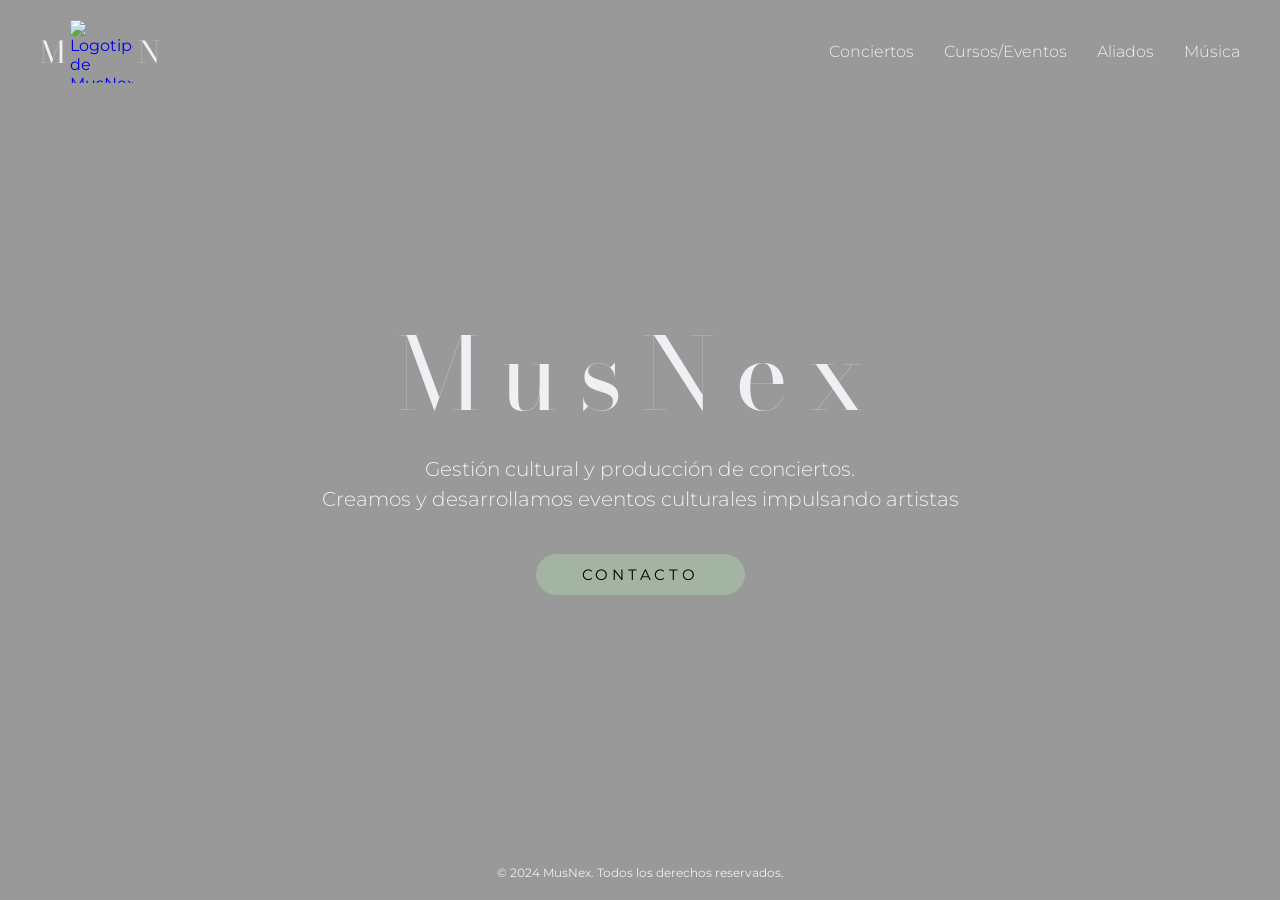
==== index.html @ 33c5438c "Revise SEO metadata and internal links in index.html Updated meta tags and links for better SEO and " ====
<!DOCTYPE html>
<html lang="es">
<head>
    <meta charset="UTF-8">
    <meta name="viewport" content="width=device-width, initial-scale=1.0">
    
    <title>MusNex | Gestión Cultural y Producción de Conciertos</title>
    <meta name="description" content="MusNex: Expertos en gestión cultural y producción de conciertos en Argentina. Creamos experiencias únicas e impulsamos artistas y eventos musicales.">
    <meta name="keywords" content="Gestión cultural, eventos, conciertos, producción musical, MusNex, cultura, artistas, Argentina">
    <meta name="author" content="MusNex">
    <meta name="robots" content="index, follow">

    <link rel="canonical" href="https://www.musnex.com.ar/">

    <meta property="og:type" content="website">
    <meta property="og:title" content="MusNex | Gestión Cultural y Conciertos">
    <meta property="og:description" content="Impulsamos la cultura a través de la producción de conciertos y eventos de alto nivel.">
    <meta property="og:image" content="https://static.wixstatic.com/media/11062b_6bba1e4c5757444285292bb7a26c0a75f000.jpg">
    <meta property="og:url" content="https://www.musnex.com.ar/">

    <link rel="preconnect" href="https://fonts.googleapis.com">
    <link rel="preconnect" href="https://fonts.gstatic.com" crossorigin>
    <link href="https://fonts.googleapis.com/css2?family=Bodoni+Moda:opsz,wght@6..96,400;500&family=Montserrat:wght@300;400&display=swap" rel="stylesheet">
    
    <script type="application/ld+json">
    {
      "@context": "https://schema.org",
      "@type": "Organization",
      "name": "MusNex",
      "url": "https://www.musnex.com.ar",
      "logo": "https://static.wixstatic.com/media/d1c839_1ce88ba9fea64d2883d389989b8f48e6~mv2.png",
      "description": "Gestión cultural y producción de conciertos.",
      "sameAs": [
        "https://www.instagram.com/tu_usuario_real", 
        "https://www.facebook.com/tu_pagina_real"
      ]
    }
    </script>

    <style>
        /* --- ESTILOS (Mantenemos los mismos, funcionan bien) --- */
        * { margin: 0; padding: 0; box-sizing: border-box; }
        body, html { height: 100%; width: 100%; overflow-x: hidden; }

        body {
            font-family: 'Montserrat', sans-serif;
            color: #fff;
            display: flex;
            flex-direction: column;
            background-image: url('https://static.wixstatic.com/media/11062b_6bba1e4c5757444285292bb7a26c0a75f000.jpg/v1/fill/w_1920,h_1080,al_c,q_85,usm_0.66_1.00_0.01,enc_avif,quality_auto/11062b_6bba1e4c5757444285292bb7a26c0a75f000.jpg');
            background-size: cover;
            background-position: center;
            background-repeat: no-repeat;
            background-attachment: fixed;
        }

        body::before {
            content: ''; position: absolute; top: 0; left: 0; width: 100%; height: 100%;
            background-color: rgba(0, 0, 0, 0.4); z-index: -1;
        }

        header {
            padding: 20px 40px; display: flex; justify-content: space-between; align-items: center;
            position: relative; z-index: 10;
        }

        .logo-container {
            display: flex; align-items: center; justify-content: center; text-decoration: none; gap: 5px;
        }

        .logo-text {
            font-family: 'Bodoni Moda', serif; font-size: 30px; color: #F0EFF4; line-height: 1;
        }

        .logo-img {
            width: 63px; height: 63px; object-fit: cover; display: block;
        }

        nav ul { display: flex; list-style: none; gap: 30px; }
        
        nav a {
            color: #F0EFF4; text-decoration: none; font-size: 16px;
            font-family: 'Montserrat', sans-serif; font-weight: 300; transition: color 0.3s;
        }

        nav a:hover { color: #A3B4A2; }

        main {
            flex: 1; display: flex; flex-direction: column; justify-content: center;
            align-items: center; text-align: center; padding: 0 20px; margin-top: -40px;
        }

        h1 {
            font-family: 'Bodoni Moda', serif; font-size: 100px; font-weight: 400;
            letter-spacing: 0.2em; color: #F0EFF4; margin-bottom: 20px; line-height: 1.2;
            text-transform: capitalize;
        }

        .subtitle {
            font-family: 'Montserrat', sans-serif; font-size: 20px; line-height: 1.5;
            color: #F0EFF4; max-width: 800px; margin-bottom: 40px; font-weight: 300;
        }

        .btn-web {
            background-color: #A3B4A2; color: #000000; text-decoration: none;
            padding: 10px 45px; border-radius: 50px; font-size: 15px; letter-spacing: 0.25em;
            font-family: 'Montserrat', sans-serif; transition: all 0.3s ease;
            border: 1px solid #A3B4A2;
        }

        .btn-web:hover {
            background-color: transparent; color: #ffffff; border: 1px solid #ffffff;
        }
        
        footer {
            font-size: 12px; color: #F0EFF4; padding: 20px; text-align: center; font-family: 'Montserrat', sans-serif;
        }

        @media (max-width: 768px) {
            nav { display: none; }
            header { justify-content: center; }
            h1 { font-size: 50px; letter-spacing: 0.1em; }
            .subtitle { font-size: 16px; padding: 0 10px; }
            .logo-img { width: 50px; height: 50px; }
            .logo-text { font-size: 24px; }
        }
    </style>
</head>
<body>

    <header>
        <a href="/" class="logo-container" title="Ir al inicio de MusNex">
            <span class="logo-text">M</span>
            <img 
                src="https://static.wixstatic.com/media/d1c839_1ce88ba9fea64d2883d389989b8f48e6~mv2.png/v1/fill/w_126,h_126,al_c,q_85,usm_0.66_1.00_0.01,enc_avif,quality_auto/d1c839_1ce88ba9fea64d2883d389989b8f48e6~mv2.png" 
                alt="Logotipo de MusNex - Gestión Cultural" 
                class="logo-img"
                width="63" height="63"
            >
            <span class="logo-text">N</span>
        </a>

        <nav>
            <ul>
                <li><a href="/conciertos.html" title="Ver próximos conciertos">Conciertos</a></li>
                <li><a href="/cursos-eventos.html" title="Cursos y Eventos culturales">Cursos/Eventos</a></li>
                <li><a href="/aliados.html" title="Nuestros aliados">Aliados</a></li>
                <li><a href="/musica.html" title="Música y Artistas">Música</a></li>
            </ul>
        </nav>
    </header>

    <main>
        <h1>MusNex</h1>
        
        <h2 class="subtitle">
            Gestión cultural y producción de conciertos.<br>
            Creamos y desarrollamos eventos culturales impulsando artistas
        </h2>

        <a href="/" class="btn-web" title="Contacto">CONTACTO</a>
    </main>

    <footer>
        <p>&copy; 2024 MusNex. Todos los derechos reservados.</p>
    </footer>

</body>
</html>
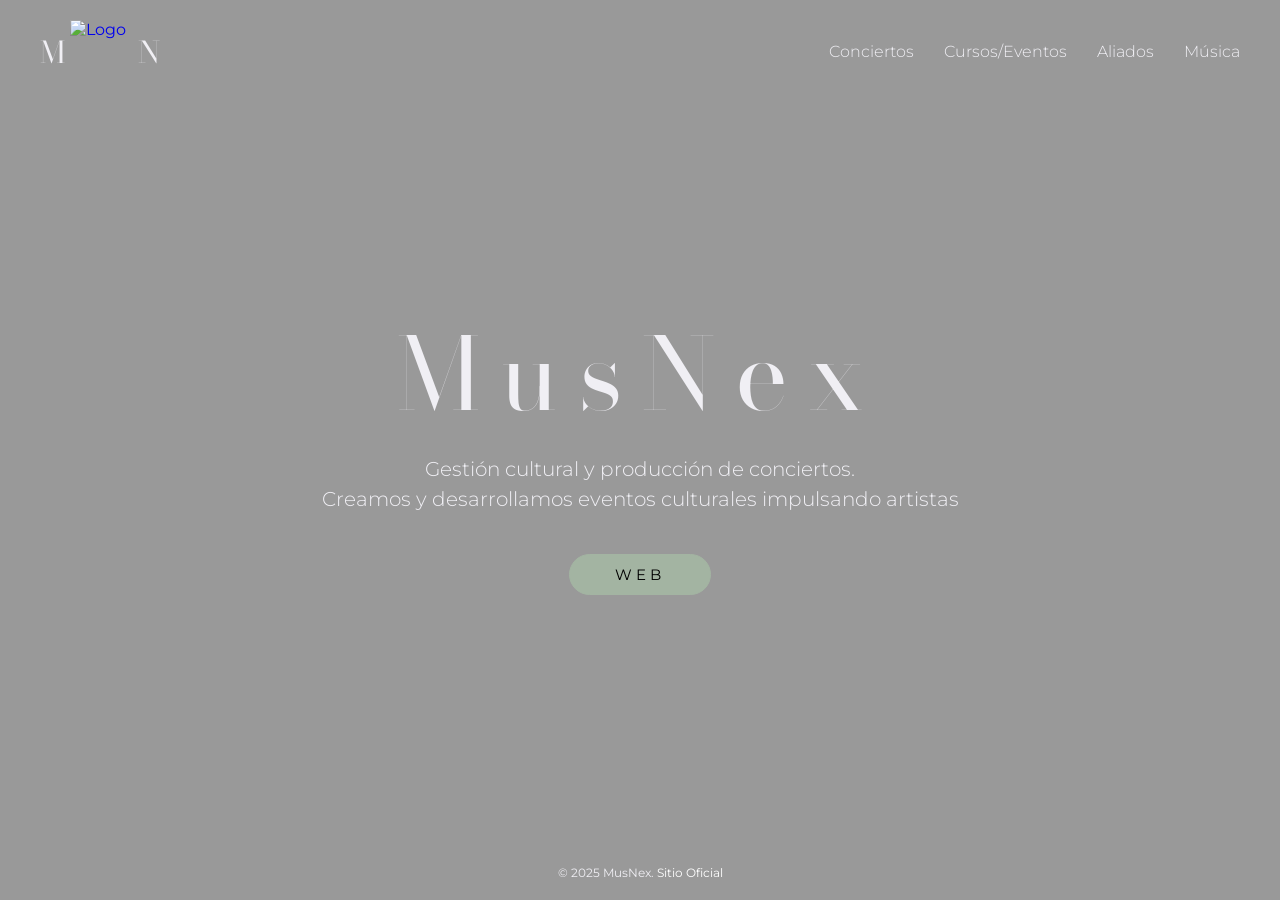
==== commit 78cced3b: "Revise SEO metadata and update links Updated meta description and keywords for better SEO. Changed l" ====
--- a/index.html
+++ b/index.html
@@ -5,16 +5,16 @@
     <meta name="viewport" content="width=device-width, initial-scale=1.0">
     
     <title>MusNex | Gestión Cultural y Producción de Conciertos</title>
-    <meta name="description" content="MusNex: Expertos en gestión cultural y producción de conciertos en Argentina. Creamos experiencias únicas e impulsamos artistas y eventos musicales.">
-    <meta name="keywords" content="Gestión cultural, eventos, conciertos, producción musical, MusNex, cultura, artistas, Argentina">
+    <meta name="description" content="MusNex: Gestión cultural y producción de conciertos en Argentina. Creamos experiencias únicas e impulsamos artistas. Entra y conoce nuestros eventos.">
+    <meta name="keywords" content="Gestión cultural, eventos, conciertos, producción musical, MusNex, cultura, artistas, Argentina, Buenos Aires">
     <meta name="author" content="MusNex">
     <meta name="robots" content="index, follow">
 
     <link rel="canonical" href="https://www.musnex.com.ar/">
 
     <meta property="og:type" content="website">
-    <meta property="og:title" content="MusNex | Gestión Cultural y Conciertos">
-    <meta property="og:description" content="Impulsamos la cultura a través de la producción de conciertos y eventos de alto nivel.">
+    <meta property="og:title" content="MusNex | Gestión Cultural">
+    <meta property="og:description" content="Gestión cultural y producción de conciertos. Entra para ver nuestros próximos eventos.">
     <meta property="og:image" content="https://static.wixstatic.com/media/11062b_6bba1e4c5757444285292bb7a26c0a75f000.jpg">
     <meta property="og:url" content="https://www.musnex.com.ar/">
 
@@ -29,16 +29,14 @@
       "name": "MusNex",
       "url": "https://www.musnex.com.ar",
       "logo": "https://static.wixstatic.com/media/d1c839_1ce88ba9fea64d2883d389989b8f48e6~mv2.png",
-      "description": "Gestión cultural y producción de conciertos.",
       "sameAs": [
-        "https://www.instagram.com/tu_usuario_real", 
-        "https://www.facebook.com/tu_pagina_real"
+        "https://malusold0.wixsite.com/musnex"
       ]
     }
     </script>
 
     <style>
-        /* --- ESTILOS (Mantenemos los mismos, funcionan bien) --- */
+        /* --- ESTILOS --- */
         * { margin: 0; padding: 0; box-sizing: border-box; }
         body, html { height: 100%; width: 100%; overflow-x: hidden; }
 
@@ -111,7 +109,7 @@
         .btn-web:hover {
             background-color: transparent; color: #ffffff; border: 1px solid #ffffff;
         }
-        
+
         footer {
             font-size: 12px; color: #F0EFF4; padding: 20px; text-align: center; font-family: 'Montserrat', sans-serif;
         }
@@ -129,11 +127,11 @@
 <body>
 
     <header>
-        <a href="/" class="logo-container" title="Ir al inicio de MusNex">
+        <a href="https://www.musnex.com.ar/" class="logo-container" title="Inicio MusNex">
             <span class="logo-text">M</span>
             <img 
                 src="https://static.wixstatic.com/media/d1c839_1ce88ba9fea64d2883d389989b8f48e6~mv2.png/v1/fill/w_126,h_126,al_c,q_85,usm_0.66_1.00_0.01,enc_avif,quality_auto/d1c839_1ce88ba9fea64d2883d389989b8f48e6~mv2.png" 
-                alt="Logotipo de MusNex - Gestión Cultural" 
+                alt="Logo" 
                 class="logo-img"
                 width="63" height="63"
             >
@@ -142,10 +140,10 @@
 
         <nav>
             <ul>
-                <li><a href="/conciertos.html" title="Ver próximos conciertos">Conciertos</a></li>
-                <li><a href="/cursos-eventos.html" title="Cursos y Eventos culturales">Cursos/Eventos</a></li>
-                <li><a href="/aliados.html" title="Nuestros aliados">Aliados</a></li>
-                <li><a href="/musica.html" title="Música y Artistas">Música</a></li>
+                <li><a href="https://malusold0.wixsite.com/musnex/conciertos" target="_blank" rel="noopener">Conciertos</a></li>
+                <li><a href="https://malusold0.wixsite.com/musnex/cursos-eventos" target="_blank" rel="noopener">Cursos/Eventos</a></li>
+                <li><a href="https://malusold0.wixsite.com/musnex/aliados-culturales" target="_blank" rel="noopener">Aliados</a></li>
+                <li><a href="https://malusold0.wixsite.com/musnex/música" target="_blank" rel="noopener">Música</a></li>
             </ul>
         </nav>
     </header>
@@ -158,11 +156,11 @@
             Creamos y desarrollamos eventos culturales impulsando artistas
         </h2>
 
-        <a href="/" class="btn-web" title="Contacto">CONTACTO</a>
+        <a href="https://malusold0.wixsite.com/musnex" class="btn-web" target="_blank" rel="noopener">WEB</a>
     </main>
 
     <footer>
-        <p>&copy; 2024 MusNex. Todos los derechos reservados.</p>
+        <p>&copy; 2025 MusNex. <a href="https://malusold0.wixsite.com/musnex" style="color:#fff;text-decoration:none;">Sitio Oficial</a></p>
     </footer>
 
 </body>
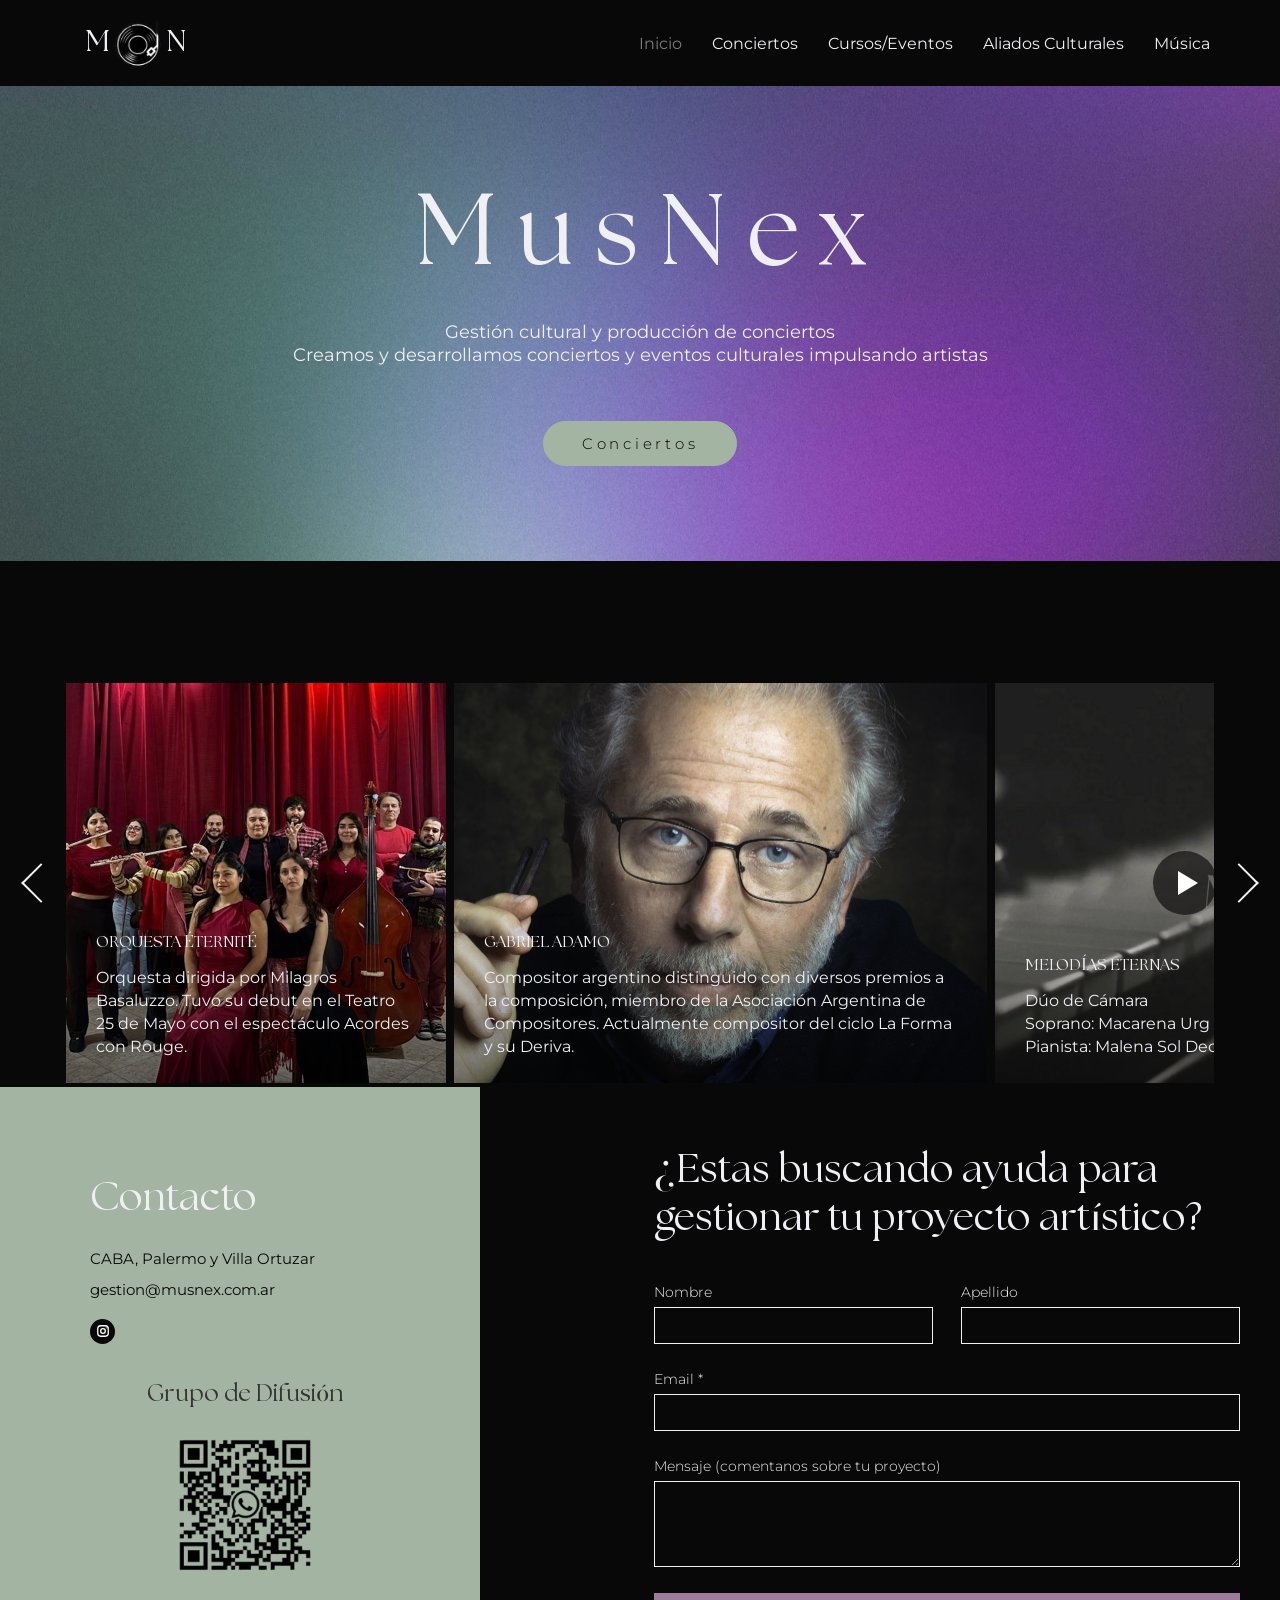
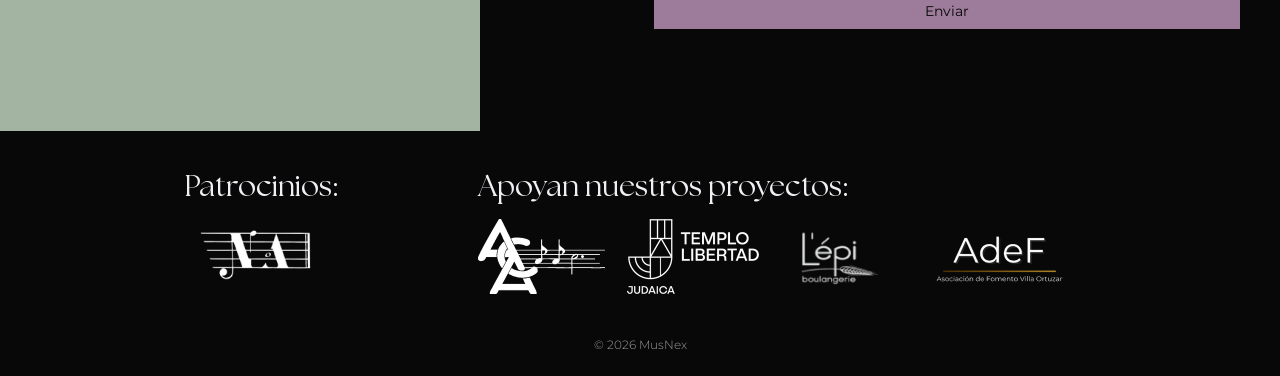
==== commit b9890428: "Reemplazar el sitio Wix con páginas propias Copia la home de Wix completa (hero con video, artistas " ====
--- a/index.html
+++ b/index.html
@@ -3,7 +3,7 @@
 <head>
     <meta charset="UTF-8">
     <meta name="viewport" content="width=device-width, initial-scale=1.0">
-    
+
     <title>MusNex | Gestión Cultural y Producción de Conciertos</title>
     <meta name="description" content="MusNex: Gestión cultural y producción de conciertos en Argentina. Creamos experiencias únicas e impulsamos artistas. Entra y conoce nuestros eventos.">
     <meta name="keywords" content="Gestión cultural, eventos, conciertos, producción musical, MusNex, cultura, artistas, Argentina, Buenos Aires">
@@ -15,153 +15,176 @@
     <meta property="og:type" content="website">
     <meta property="og:title" content="MusNex | Gestión Cultural">
     <meta property="og:description" content="Gestión cultural y producción de conciertos. Entra para ver nuestros próximos eventos.">
-    <meta property="og:image" content="https://static.wixstatic.com/media/11062b_6bba1e4c5757444285292bb7a26c0a75f000.jpg">
+    <meta property="og:image" content="https://www.musnex.com.ar/assets/img/hero.jpg">
     <meta property="og:url" content="https://www.musnex.com.ar/">
+
+    <link rel="icon" type="image/png" href="assets/img/logo.png">
 
     <link rel="preconnect" href="https://fonts.googleapis.com">
     <link rel="preconnect" href="https://fonts.gstatic.com" crossorigin>
-    <link href="https://fonts.googleapis.com/css2?family=Bodoni+Moda:opsz,wght@6..96,400;500&family=Montserrat:wght@300;400&display=swap" rel="stylesheet">
-    
+    <link href="https://fonts.googleapis.com/css2?family=Bodoni+Moda:opsz,wght@6..96,400&family=Montserrat:wght@300;400&family=Playfair+Display:wght@800&display=swap" rel="stylesheet">
+
     <script type="application/ld+json">
     {
       "@context": "https://schema.org",
       "@type": "Organization",
       "name": "MusNex",
       "url": "https://www.musnex.com.ar",
-      "logo": "https://static.wixstatic.com/media/d1c839_1ce88ba9fea64d2883d389989b8f48e6~mv2.png",
+      "logo": "https://www.musnex.com.ar/assets/img/logo.png",
+      "email": "gestion@musnex.com.ar",
       "sameAs": [
-        "https://malusold0.wixsite.com/musnex"
+        "https://www.instagram.com/malena.sol.decuzzi/"
       ]
     }
     </script>
 
-    <style>
-        /* --- ESTILOS --- */
-        * { margin: 0; padding: 0; box-sizing: border-box; }
-        body, html { height: 100%; width: 100%; overflow-x: hidden; }
-
-        body {
-            font-family: 'Montserrat', sans-serif;
-            color: #fff;
-            display: flex;
-            flex-direction: column;
-            background-image: url('https://static.wixstatic.com/media/11062b_6bba1e4c5757444285292bb7a26c0a75f000.jpg/v1/fill/w_1920,h_1080,al_c,q_85,usm_0.66_1.00_0.01,enc_avif,quality_auto/11062b_6bba1e4c5757444285292bb7a26c0a75f000.jpg');
-            background-size: cover;
-            background-position: center;
-            background-repeat: no-repeat;
-            background-attachment: fixed;
-        }
-
-        body::before {
-            content: ''; position: absolute; top: 0; left: 0; width: 100%; height: 100%;
-            background-color: rgba(0, 0, 0, 0.4); z-index: -1;
-        }
-
-        header {
-            padding: 20px 40px; display: flex; justify-content: space-between; align-items: center;
-            position: relative; z-index: 10;
-        }
-
-        .logo-container {
-            display: flex; align-items: center; justify-content: center; text-decoration: none; gap: 5px;
-        }
-
-        .logo-text {
-            font-family: 'Bodoni Moda', serif; font-size: 30px; color: #F0EFF4; line-height: 1;
-        }
-
-        .logo-img {
-            width: 63px; height: 63px; object-fit: cover; display: block;
-        }
-
-        nav ul { display: flex; list-style: none; gap: 30px; }
-        
-        nav a {
-            color: #F0EFF4; text-decoration: none; font-size: 16px;
-            font-family: 'Montserrat', sans-serif; font-weight: 300; transition: color 0.3s;
-        }
-
-        nav a:hover { color: #A3B4A2; }
-
-        main {
-            flex: 1; display: flex; flex-direction: column; justify-content: center;
-            align-items: center; text-align: center; padding: 0 20px; margin-top: -40px;
-        }
-
-        h1 {
-            font-family: 'Bodoni Moda', serif; font-size: 100px; font-weight: 400;
-            letter-spacing: 0.2em; color: #F0EFF4; margin-bottom: 20px; line-height: 1.2;
-            text-transform: capitalize;
-        }
-
-        .subtitle {
-            font-family: 'Montserrat', sans-serif; font-size: 20px; line-height: 1.5;
-            color: #F0EFF4; max-width: 800px; margin-bottom: 40px; font-weight: 300;
-        }
-
-        .btn-web {
-            background-color: #A3B4A2; color: #000000; text-decoration: none;
-            padding: 10px 45px; border-radius: 50px; font-size: 15px; letter-spacing: 0.25em;
-            font-family: 'Montserrat', sans-serif; transition: all 0.3s ease;
-            border: 1px solid #A3B4A2;
-        }
-
-        .btn-web:hover {
-            background-color: transparent; color: #ffffff; border: 1px solid #ffffff;
-        }
-
-        footer {
-            font-size: 12px; color: #F0EFF4; padding: 20px; text-align: center; font-family: 'Montserrat', sans-serif;
-        }
-
-        @media (max-width: 768px) {
-            nav { display: none; }
-            header { justify-content: center; }
-            h1 { font-size: 50px; letter-spacing: 0.1em; }
-            .subtitle { font-size: 16px; padding: 0 10px; }
-            .logo-img { width: 50px; height: 50px; }
-            .logo-text { font-size: 24px; }
-        }
-    </style>
+    <link rel="stylesheet" href="assets/css/styles.css">
 </head>
 <body>
 
     <header>
-        <a href="https://www.musnex.com.ar/" class="logo-container" title="Inicio MusNex">
-            <span class="logo-text">M</span>
-            <img 
-                src="https://static.wixstatic.com/media/d1c839_1ce88ba9fea64d2883d389989b8f48e6~mv2.png/v1/fill/w_126,h_126,al_c,q_85,usm_0.66_1.00_0.01,enc_avif,quality_auto/d1c839_1ce88ba9fea64d2883d389989b8f48e6~mv2.png" 
-                alt="Logo" 
-                class="logo-img"
-                width="63" height="63"
-            >
-            <span class="logo-text">N</span>
+        <a href="./" class="logo" title="Inicio MusNex">
+            <span>M</span>
+            <img src="assets/img/logo.png" alt="MusNex" width="52" height="52">
+            <span>N</span>
         </a>
 
-        <nav>
+        <button class="menu-btn" aria-label="Abrir menú" aria-expanded="false"><span></span></button>
+
+        <nav aria-label="Sitio">
             <ul>
-                <li><a href="https://malusold0.wixsite.com/musnex/conciertos" target="_blank" rel="noopener">Conciertos</a></li>
-                <li><a href="https://malusold0.wixsite.com/musnex/cursos-eventos" target="_blank" rel="noopener">Cursos/Eventos</a></li>
-                <li><a href="https://malusold0.wixsite.com/musnex/aliados-culturales" target="_blank" rel="noopener">Aliados</a></li>
-                <li><a href="https://malusold0.wixsite.com/musnex/música" target="_blank" rel="noopener">Música</a></li>
+                <li><a href="./" aria-current="page">Inicio</a></li>
+                <li><a href="conciertos.html">Conciertos</a></li>
+                <li><a href="cursos-eventos.html">Cursos/Eventos</a></li>
+                <li><a href="aliados-culturales.html">Aliados Culturales</a></li>
+                <li><a href="musica.html">Música</a></li>
             </ul>
         </nav>
     </header>
 
     <main>
-        <h1>MusNex</h1>
-        
-        <h2 class="subtitle">
-            Gestión cultural y producción de conciertos.<br>
-            Creamos y desarrollamos eventos culturales impulsando artistas
-        </h2>
+        <section class="hero">
+            <video autoplay muted loop playsinline poster="assets/img/hero.jpg">
+                <source src="assets/video/hero.mp4" type="video/mp4">
+            </video>
+            <h1>MusNex</h1>
+            <p>Gestión cultural y producción de conciertos<br>
+               Creamos y desarrollamos conciertos y eventos culturales impulsando artistas</p>
+            <a href="conciertos.html" class="btn">Conciertos</a>
+        </section>
 
-        <a href="https://malusold0.wixsite.com/musnex" class="btn-web" target="_blank" rel="noopener">WEB</a>
+        <section class="artistas" aria-labelledby="artistas-title">
+            <div class="video-title">
+                <video autoplay muted loop playsinline aria-hidden="true">
+                    <source src="assets/video/artistas-title.mp4" type="video/mp4">
+                </video>
+                <h2 id="artistas-title">Artistas Destacados</h2>
+            </div>
+
+            <div class="slider">
+                <button class="arrow prev" aria-label="Anterior"></button>
+                <div class="track">
+                    <article class="card">
+                        <img src="assets/img/eternite.jpg" alt="Orquesta Éternité" loading="lazy">
+                        <div class="card-info">
+                            <h3>ORQUESTA ÉTERNITÉ</h3>
+                            <p>Orquesta dirigida por Milagros Basaluzzo. Tuvo su debut en el Teatro 25 de Mayo con el espectáculo Acordes con Rouge.</p>
+                        </div>
+                    </article>
+                    <article class="card">
+                        <img src="assets/img/adamo.jpg" alt="Gabriel Adamo" loading="lazy">
+                        <div class="card-info">
+                            <h3>GABRIEL ADAMO</h3>
+                            <p>Compositor argentino distinguido con diversos premios a la composición, miembro de la Asociación Argentina de Compositores. Actualmente compositor del ciclo La Forma y su Deriva.</p>
+                        </div>
+                    </article>
+                    <article class="card" data-youtube="29yqBvJCAsI">
+                        <img src="assets/img/melodias.png" alt="Melodías Eternas" loading="lazy">
+                        <button class="play" aria-label="Reproducir video de Melodías Eternas"></button>
+                        <div class="card-info">
+                            <h3>MELODÍAS ETERNAS</h3>
+                            <p>Dúo de Cámara<br>Soprano: Macarena Urg<br>Pianista: Malena Sol Decuzzi</p>
+                        </div>
+                    </article>
+                    <article class="card">
+                        <img src="assets/img/noegold.jpg" alt="Noe Gold al piano" loading="lazy">
+                        <div class="card-info">
+                            <h3>NOE GOLD</h3>
+                            <p>Pianista solista,<br>Música estilo popular, dúos con cuerdas y música antigua</p>
+                        </div>
+                    </article>
+                    <article class="card">
+                        <img src="assets/img/lolarts.jpg" alt="Esculturas de Lolarts" loading="lazy">
+                        <div class="card-info">
+                            <h3>LOLARTS</h3>
+                            <p>Artista plástica,<br>Dedicada a la escultura y al vitreaux</p>
+                        </div>
+                    </article>
+                </div>
+                <button class="arrow next" aria-label="Siguiente"></button>
+            </div>
+        </section>
+
+        <section class="contacto" id="contacto">
+            <div class="contacto-info">
+                <h2>Contacto</h2>
+                <p>CABA, Palermo y Villa Ortuzar</p>
+                <p><a href="mailto:gestion@musnex.com.ar">gestion@musnex.com.ar</a></p>
+                <a class="ig" href="https://www.instagram.com/malena.sol.decuzzi/" target="_blank" rel="noopener" aria-label="Instagram de la gestora">
+                    <svg viewBox="0 0 24 24" fill="none" stroke="#fff" stroke-width="2.2"><rect x="3" y="3" width="18" height="18" rx="5"/><circle cx="12" cy="12" r="4"/><circle cx="17.5" cy="6.5" r="1" fill="#fff" stroke="none"/></svg>
+                </a>
+                <div class="difusion">
+                    <h3>Grupo de Difusión</h3>
+                    <img src="assets/img/qr-difusion.png" alt="Código QR del grupo de difusión de WhatsApp" loading="lazy">
+                </div>
+            </div>
+
+            <div class="contacto-form">
+                <h2>¿Estas buscando ayuda para gestionar tu proyecto artístico?</h2>
+                <form id="form" action="https://formsubmit.co/gestion@musnex.com.ar" method="POST">
+                    <input type="hidden" name="_subject" value="Nuevo mensaje desde musnex.com.ar">
+                    <input type="hidden" name="_template" value="table">
+                    <input type="text" name="_honey" class="hp" tabindex="-1" autocomplete="off">
+                    <div class="field">
+                        <label for="nombre">Nombre</label>
+                        <input id="nombre" name="nombre" type="text" autocomplete="given-name">
+                    </div>
+                    <div class="field">
+                        <label for="apellido">Apellido</label>
+                        <input id="apellido" name="apellido" type="text" autocomplete="family-name">
+                    </div>
+                    <div class="field full">
+                        <label for="email">Email *</label>
+                        <input id="email" name="email" type="email" required autocomplete="email">
+                    </div>
+                    <div class="field full">
+                        <label for="mensaje">Mensaje (comentanos sobre tu proyecto)</label>
+                        <textarea id="mensaje" name="mensaje"></textarea>
+                    </div>
+                    <button type="submit">Enviar</button>
+                    <p class="form-msg" role="status"></p>
+                </form>
+            </div>
+        </section>
     </main>
 
     <footer>
-        <p>&copy; 2025 MusNex. <a href="https://malusold0.wixsite.com/musnex" style="color:#fff;text-decoration:none;">Sitio Oficial</a></p>
+        <div class="sponsor">
+            <h2>Patrocinios:</h2>
+            <img src="assets/img/patrocinio-aa.png" alt="Patrocinador" loading="lazy">
+        </div>
+        <div>
+            <h2>Apoyan nuestros proyectos:</h2>
+            <div class="logos">
+                <img src="assets/img/aac.png" alt="Asociación Argentina de Compositores" loading="lazy">
+                <img src="assets/img/templo-libertad.png" alt="Templo Libertad" loading="lazy">
+                <img src="assets/img/lepi.png" alt="L'épi boulangerie" loading="lazy">
+                <img src="assets/img/adef.png" alt="AdeF Villa Ortúzar" class="adef" loading="lazy">
+            </div>
+        </div>
     </footer>
+    <p class="copy">&copy; 2026 MusNex</p>
 
+    <script src="assets/js/main.js"></script>
 </body>
 </html>
--- a/assets/css/styles.css
+++ b/assets/css/styles.css
@@ -0,0 +1,367 @@
+/* "The Seasons" es la fuente de títulos del sitio Wix. Es una versión demo sin
+   acentos, ñ ni ¿¡: esos caracteres los completa Bodoni Moda. */
+@font-face {
+    font-family: 'The Seasons';
+    src: url('../fonts/the-seasons.woff2') format('woff2');
+    font-display: swap;
+}
+
+:root {
+    --black: #080808;
+    --light: #F0EFF4;
+    --sage: #A3B4A2;
+    --mauve: #9D7B9B;
+    --title: 'The Seasons', 'Bodoni Moda', serif;
+    --text: 'Montserrat', sans-serif;
+}
+
+* { margin: 0; padding: 0; box-sizing: border-box; }
+html { scroll-behavior: smooth; }
+body {
+    font-family: var(--text); font-weight: 300; color: var(--light);
+    background: var(--black); overflow-x: hidden;
+}
+a { color: inherit; }
+img { display: block; max-width: 100%; }
+
+/* --- HEADER --- */
+header {
+    position: sticky; top: 0; z-index: 50; background: var(--black);
+    height: 86px; padding: 0 70px 0 85px;
+    display: flex; justify-content: space-between; align-items: center;
+}
+.logo { display: flex; align-items: center; gap: 2px; text-decoration: none; }
+.logo span { font-family: var(--title); font-size: 30px; line-height: 1; }
+.logo img { width: 52px; height: 52px; }
+
+nav ul { display: flex; list-style: none; gap: 30px; }
+nav a {
+    text-decoration: none; font-size: 16px; font-weight: 400;
+    transition: color .3s;
+}
+nav a:hover, nav a[aria-current] { color: #7C7C7E; }
+
+.menu-btn {
+    display: none; background: none; border: 0; cursor: pointer;
+    width: 32px; height: 24px; position: relative;
+}
+.menu-btn span, .menu-btn::before, .menu-btn::after {
+    content: ''; position: absolute; left: 0; right: 0; height: 2px;
+    background: var(--light); transition: transform .3s, opacity .3s;
+}
+.menu-btn::before { top: 2px; }
+.menu-btn span { top: 11px; }
+.menu-btn::after { bottom: 2px; }
+
+/* --- HERO --- */
+.hero {
+    position: relative; height: 475px; overflow: hidden;
+    display: flex; flex-direction: column; align-items: center; justify-content: center;
+    text-align: center; padding: 0 20px;
+}
+.hero video {
+    position: absolute; inset: 0; width: 100%; height: 100%; object-fit: cover; z-index: -2;
+}
+.hero::after {
+    content: ''; position: absolute; inset: 0; z-index: -1;
+    background: rgba(150, 150, 160, .28);
+}
+h1 {
+    font-family: var(--title); font-weight: 400; font-size: 100px;
+    letter-spacing: 20px; line-height: 1.1; margin: 0 0 30px 20px;
+}
+.hero p { font-size: 18px; font-weight: 400; line-height: 1.25; margin-bottom: 55px; }
+
+.btn {
+    display: inline-block; background: var(--sage); color: #000; text-decoration: none;
+    font-size: 15px; letter-spacing: .25em; padding: 12px 38px; border-radius: 50px;
+    border: 1px solid var(--sage); transition: background .3s, color .3s, border-color .3s;
+}
+.btn:hover { background: transparent; color: var(--light); border-color: var(--light); }
+
+/* --- ARTISTAS DESTACADOS --- */
+.artistas { padding: 30px 0 0; }
+/* El título deja ver un video por dentro de las letras, como en Wix */
+.video-title { position: relative; width: min(710px, 92vw); margin: 0 auto 22px; overflow: hidden; }
+.video-title video { position: absolute; inset: 0; width: 100%; height: 100%; object-fit: cover; }
+.video-title h2 {
+    position: relative; background: var(--black); color: #fff; mix-blend-mode: darken; white-space: nowrap;
+    font-family: 'Playfair Display', serif; font-weight: 800; text-transform: uppercase;
+    font-size: clamp(22px, 6.4vw, 58px); line-height: 1.2; text-align: center; letter-spacing: .01em;
+}
+
+.slider { position: relative; padding: 0 66px; }
+.track {
+    display: flex; gap: 8px; overflow-x: auto; scroll-snap-type: x mandatory;
+    scroll-behavior: smooth; scrollbar-width: none;
+}
+.track::-webkit-scrollbar { display: none; }
+.card {
+    position: relative; flex: 0 0 auto; height: 400px; aspect-ratio: 4 / 3; max-width: calc(100vw - 132px);
+    overflow: hidden; scroll-snap-align: start; background: #111;
+}
+.card:nth-child(odd) { aspect-ratio: 380 / 400; }
+.card img, .card iframe { width: 100%; height: 100%; object-fit: cover; border: 0; }
+.card img { transition: transform .6s ease; }
+.card:hover img { transform: scale(1.04); }
+.card-info {
+    position: absolute; left: 0; right: 0; bottom: 0; padding: 60px 30px 24px;
+    background: linear-gradient(transparent, rgba(0,0,0,.55)); font-size: 16px; font-weight: 400; line-height: 1.45;
+    pointer-events: none;
+}
+.card-info h3 { font-family: var(--title); font-weight: 400; font-size: 16px; margin-bottom: 12px; }
+.play {
+    position: absolute; top: 50%; left: 50%; transform: translate(-50%, -50%);
+    width: 64px; height: 64px; border-radius: 50%; border: 0; cursor: pointer;
+    background: rgba(0,0,0,.6); display: grid; place-items: center; transition: background .3s;
+}
+.play:hover { background: rgba(0,0,0,.85); }
+.play::before {
+    content: ''; margin-left: 5px;
+    border-left: 20px solid #fff; border-top: 12px solid transparent; border-bottom: 12px solid transparent;
+}
+.arrow {
+    position: absolute; top: 50%; transform: translateY(-50%); background: none; border: 0;
+    cursor: pointer; width: 50px; height: 60px; display: grid; place-items: center;
+}
+.arrow::before {
+    content: ''; width: 26px; height: 26px; border-left: 2px solid var(--light); border-bottom: 2px solid var(--light);
+}
+.arrow.prev { left: 10px; }
+.arrow.prev::before { transform: rotate(45deg); margin-left: 12px; }
+.arrow.next { right: 10px; }
+.arrow.next::before { transform: rotate(-135deg); margin-right: 12px; }
+
+/* --- CONTACTO --- */
+.contacto { display: grid; grid-template-columns: 480px 1fr; min-height: 600px; margin-top: 4px; }
+.contacto-info { background: var(--sage); padding: 88px 40px 60px 90px; }
+.contacto h2 { font-family: var(--title); font-weight: 400; font-size: 40px; line-height: 1.2; }
+.contacto-info h2 { margin-bottom: 26px; }
+.contacto-info p { color: var(--black); font-size: 15px; font-weight: 400; margin-bottom: 12px; }
+.contacto-info a { text-decoration: none; }
+.contacto-info a:hover { text-decoration: underline; }
+.ig { display: inline-grid; place-items: center; width: 25px; height: 25px; border-radius: 50%; background: var(--black); margin: 8px 0 30px; }
+.ig svg { width: 14px; height: 14px; }
+.difusion { text-align: center; width: 250px; margin-left: 30px; }
+.difusion h3 { font-family: var(--title); font-weight: 400; font-size: 24px; color: #333; margin-bottom: 14px; white-space: nowrap; }
+.difusion img { width: 250px; margin: 0 auto; }
+
+.contacto-form { padding: 60px 40px 60px 174px; max-width: 800px; }
+.contacto-form h2 { max-width: 560px; margin-bottom: 40px; }
+form { display: grid; grid-template-columns: 1fr 1fr; gap: 26px 28px; max-width: 612px; }
+.field { display: flex; flex-direction: column; gap: 6px; }
+.field.full { grid-column: 1 / -1; }
+label { font-size: 14px; }
+input, textarea {
+    background: var(--black); border: 1px solid var(--light); color: var(--light);
+    font: 400 15px var(--text); padding: 8px 10px; height: 37px; border-radius: 0;
+}
+textarea { height: 86px; resize: vertical; }
+input:focus, textarea:focus { outline: 1px solid var(--sage); border-color: var(--sage); }
+form button {
+    grid-column: 1 / -1; background: var(--mauve); color: var(--black); border: 1px solid var(--mauve);
+    font: 400 14px var(--text); height: 36px; cursor: pointer; transition: background .3s, color .3s;
+}
+form button:hover { background: transparent; color: var(--light); }
+form button:disabled { opacity: .6; cursor: wait; }
+.form-msg { grid-column: 1 / -1; font-size: 14px; min-height: 1.2em; }
+.hp { position: absolute; left: -9999px; }
+
+/* --- FOOTER --- */
+footer {
+    display: flex; justify-content: center; align-items: flex-start; gap: 140px;
+    padding: 40px 30px 36px; flex-wrap: wrap;
+}
+footer h2 { font-family: var(--title); font-weight: 400; font-size: 30px; margin-bottom: 6px; }
+.sponsor img { width: 150px; margin: 0 auto; }
+.sponsor { text-align: center; }
+.logos { display: flex; align-items: center; gap: 22px; flex-wrap: wrap; }
+.logos img { height: 75px; width: auto; object-fit: contain; }
+.logos img.adef { height: 90px; }
+.copy { text-align: center; font-size: 12px; padding: 0 20px 24px; color: #9a9a9e; }
+
+/* =========================================================
+   SUBPÁGINAS
+   ========================================================= */
+
+/* Banda con el mismo video del inicio, más oscura */
+.band { position: relative; overflow: hidden; isolation: isolate; }
+.band > video {
+    position: absolute; inset: 0; width: 100%; height: 100%; object-fit: cover; z-index: -2;
+}
+.band::after {
+    content: ''; position: absolute; inset: 0; z-index: -1; background: rgba(40, 40, 46, .55);
+}
+.page-title { font-family: var(--title); font-weight: 400; font-size: 60px; line-height: 1.15; letter-spacing: normal; margin: 0; }
+.btn-rect {
+    display: inline-block; background: var(--mauve); color: var(--black); text-decoration: none;
+    font-size: 14px; font-weight: 400; padding: 11px 40px; border: 1px solid var(--mauve);
+    transition: background .3s, color .3s;
+}
+.btn-rect:hover { background: transparent; color: var(--light); }
+
+/* --- CONCIERTOS --- */
+.conc-band { text-align: center; padding: 14px 20px; }
+.conc-band::after { background: rgba(60, 60, 68, .72); }
+.conc-band p { font-size: 15px; font-weight: 400; margin-top: 4px; }
+.conc-main {
+    background: linear-gradient(rgba(150, 150, 150, .5), rgba(150, 150, 150, .5)), url('../img/fondo-blur.jpg') center / cover no-repeat;
+    padding: 32px 18px 32px 32px;
+    display: grid; grid-template-columns: minmax(0, 836px) minmax(0, 432px); justify-content: space-between; gap: 32px;
+    align-items: start;
+}
+.calendar, .event-panel { background: rgba(110, 110, 112, .78); border-radius: 16px; }
+.calendar { padding: 20px 24px 24px; }
+.cal-head { display: flex; justify-content: center; align-items: center; gap: 70px; margin-bottom: 26px; }
+.cal-head h2 { font: 400 19px var(--text); min-width: 190px; text-align: center; }
+.cal-head button {
+    background: none; border: 0; color: var(--light); font-size: 24px; cursor: pointer; line-height: 1; padding: 4px 8px;
+}
+.cal-grid { display: grid; grid-template-columns: repeat(7, 1fr); gap: 6px; }
+.cal-grid .dow { text-align: center; font-size: 11px; font-weight: 400; letter-spacing: .05em; text-transform: uppercase; padding-bottom: 12px; }
+.day {
+    position: relative; height: 64px; border-radius: 3px; background: rgba(255, 255, 255, .18);
+    display: flex; justify-content: center; padding-top: 12px; font-size: 17px; font-weight: 400;
+    border: 0; color: var(--light); font-family: var(--text); overflow: hidden;
+}
+.day.empty { background: none; }
+.day.has-event { cursor: pointer; background-size: cover; background-position: center; }
+.day.has-event::before { content: ''; position: absolute; inset: 0; background: rgba(0, 0, 0, .25); }
+.day.has-event span { position: relative; }
+.day.has-event.active { outline: 2px solid var(--light); }
+.day.today:not(.has-event) { background: rgba(255, 255, 255, .32); }
+
+.event-panel { padding: 24px; max-height: 474px; overflow-y: auto; }
+.event-panel img { width: 100%; max-height: 200px; object-fit: cover; border-radius: 3px; margin-bottom: 26px; }
+.event-panel h3 { font-family: var(--title); font-weight: 400; font-size: 28px; line-height: 1.2; margin-bottom: 18px; }
+.event-panel .when { font-size: 15px; font-weight: 400; line-height: 1.75; margin-bottom: 14px; }
+.event-panel .desc { font-size: 15px; font-weight: 400; line-height: 1.6; white-space: pre-line; overflow-wrap: anywhere; }
+.event-panel .none { font-size: 15px; font-weight: 400; line-height: 1.6; }
+.event-panel a { color: var(--light); }
+
+/* --- CURSOS / EVENTOS --- */
+.cursos-hero { height: 494px; }
+.cursos-hero::after { background: rgba(40, 40, 46, .35); }
+.cursos-hero img {
+    position: absolute; top: 40px; right: 65px; width: 882px; max-width: 62%; height: 399px; object-fit: cover;
+}
+.cursos-box {
+    position: absolute; left: 80px; bottom: 0; width: 640px; background: #26162A;
+    padding: 70px 120px 30px 87px;
+}
+.cursos-box h1 { margin-bottom: 30px; }
+.cursos-box p { font-size: 15px; font-weight: 400; line-height: 1.95; margin-bottom: 26px; }
+
+.eventos { text-align: center; padding: 18px 20px 0; }
+.eventos h2 { font-family: var(--title); font-weight: 400; font-size: 40px; margin-bottom: 10px; }
+.evento-card {
+    width: 308px; max-width: 100%; margin: 0 auto; border: 1px solid #1e1e1e; border-bottom: 0;
+    padding: 72px 36px 24px;
+}
+.evento-card h3 { font-family: var(--title); font-weight: 400; font-size: 22px; margin-bottom: 22px; }
+.evento-card p { font-size: 13px; font-weight: 400; line-height: 1.75; margin-bottom: 30px; }
+.evento-card a { font-size: 15px; font-weight: 400; letter-spacing: .12em; text-decoration: none; }
+.evento-card a:hover { color: var(--sage); }
+
+.destacados {
+    border-top: 1px solid #2a2a2a;
+    background: url('../img/escenario.jpg') center / cover no-repeat;
+    padding: 30px 20px 110px; text-align: center;
+}
+.destacados h2 { font-family: var(--title); font-weight: 400; font-size: 96px; line-height: 1.1; margin-bottom: 20px; }
+.pill {
+    max-width: 820px; margin: 0 auto; background: #26162A; border-radius: 150px;
+    padding: 58px 90px 70px;
+}
+.pill h3 { font-family: var(--title); font-weight: 400; font-size: 30px; margin-bottom: 50px; }
+.pill p { font-size: 15px; font-weight: 400; line-height: 1.95; max-width: 420px; margin: 0 auto; }
+
+/* --- ALIADOS CULTURALES --- */
+.aliados-hero { padding: 62px 20px 18px 260px; }
+.aliados-hero::after { background: rgba(40, 40, 46, .45); }
+.aliados-hero p { font-size: 17px; font-weight: 400; margin: 44px 0 16px; }
+.beneficios { padding: 52px 20px 70px 260px; max-width: 940px; }
+.beneficios h2, .categorias h2 { font-family: var(--title); font-weight: 400; }
+.beneficios h2 { font-size: 32px; margin-bottom: 16px; }
+.beneficios ul { padding-left: 50px; }
+.beneficios li { font-size: 13.5px; font-weight: 400; line-height: 1.75; margin-bottom: 39px; }
+.categorias { text-align: center; padding: 0 20px 20px; }
+.categorias h2 { font-size: 60px; margin-bottom: 14px; }
+.cat-grid { display: grid; grid-template-columns: repeat(3, 230px); justify-content: center; gap: 0 112px; }
+.cat-grid h3 { font-family: var(--title); font-weight: 400; font-size: 22px; margin-bottom: 20px; }
+.cat-grid p { font-size: 15px; font-weight: 400; line-height: 1.6; }
+
+/* --- MÚSICA --- */
+.musica-hero {
+    min-height: calc(100vh - 86px - 150px); display: flex; flex-direction: column; justify-content: center;
+    align-items: center; text-align: center; padding: 60px 20px;
+}
+.musica-hero::after { background: rgba(60, 60, 68, .6); }
+.musica-hero p { font-size: 15px; font-weight: 400; line-height: 1.95; max-width: 580px; margin-top: 36px; }
+
+/* --- MOBILE --- */
+@media (max-width: 1100px) {
+    .conc-main { grid-template-columns: 1fr; padding: 24px 16px; }
+    .event-panel { max-height: none; }
+    .cursos-hero img { right: 30px; }
+    .cursos-box { left: 30px; }
+    .aliados-hero, .beneficios { padding-left: 60px; }
+    .cat-grid { gap: 0 40px; }
+    .contacto { grid-template-columns: 1fr 1fr; }
+    .contacto-info { padding: 60px 40px; }
+    .contacto-form { padding: 60px 40px; }
+    footer { gap: 60px; }
+}
+@media (max-width: 800px) {
+    header { padding: 0 20px; height: 70px; }
+    .menu-btn { display: block; }
+    nav {
+        position: fixed; top: 70px; left: 0; right: 0; background: var(--black);
+        max-height: 0; overflow: hidden; transition: max-height .35s ease;
+    }
+    nav ul { flex-direction: column; gap: 0; padding: 0 20px; }
+    nav li a { display: block; padding: 14px 0; border-top: 1px solid #222; }
+    header.open nav { max-height: 360px; }
+    header.open .menu-btn span { opacity: 0; }
+    header.open .menu-btn::before { transform: translateY(9px) rotate(45deg); }
+    header.open .menu-btn::after { transform: translateY(-9px) rotate(-45deg); }
+
+    .hero { height: 420px; }
+    h1 { font-size: 50px; letter-spacing: 8px; margin-left: 8px; }
+    .hero p { font-size: 15px; }
+    .hero p br { display: none; }
+
+    .slider { padding: 0 16px; }
+    .card, .card:nth-child(odd) { height: auto; width: calc(100vw - 32px); max-width: none; aspect-ratio: 4 / 3; }
+    .arrow { display: none; }
+
+    .contacto { grid-template-columns: 1fr; }
+    .contacto-info { padding: 50px 24px; }
+    .difusion { margin: 0 auto; }
+    .contacto-form { padding: 50px 24px; }
+    .contacto h2 { font-size: 32px; }
+    form { grid-template-columns: 1fr; }
+
+    footer { gap: 36px; text-align: center; }
+    .logos { justify-content: center; }
+    .logos img { height: 56px; }
+    .logos img.adef { height: 66px; }
+
+    .page-title { font-size: 40px; }
+    .cal-head { gap: 16px; }
+    .cal-grid { gap: 4px; }
+    .calendar { padding: 16px 10px; }
+    .day { height: 46px; font-size: 14px; padding-top: 8px; }
+    .cursos-hero { height: auto; display: flex; flex-direction: column; }
+    .cursos-hero img { position: static; width: 100%; max-width: none; height: 220px; }
+    .cursos-box { position: static; width: auto; padding: 36px 24px; }
+    .destacados h2 { font-size: 48px; }
+    .pill { border-radius: 40px; padding: 40px 24px; }
+    .pill h3 { margin-bottom: 24px; }
+    .aliados-hero, .beneficios { padding-left: 24px; padding-right: 24px; }
+    .aliados-hero p { margin-top: 24px; }
+    .beneficios ul { padding-left: 20px; }
+    .beneficios li { margin-bottom: 20px; }
+    .categorias h2 { font-size: 38px; }
+    .cat-grid { grid-template-columns: 1fr; gap: 30px; }
+}
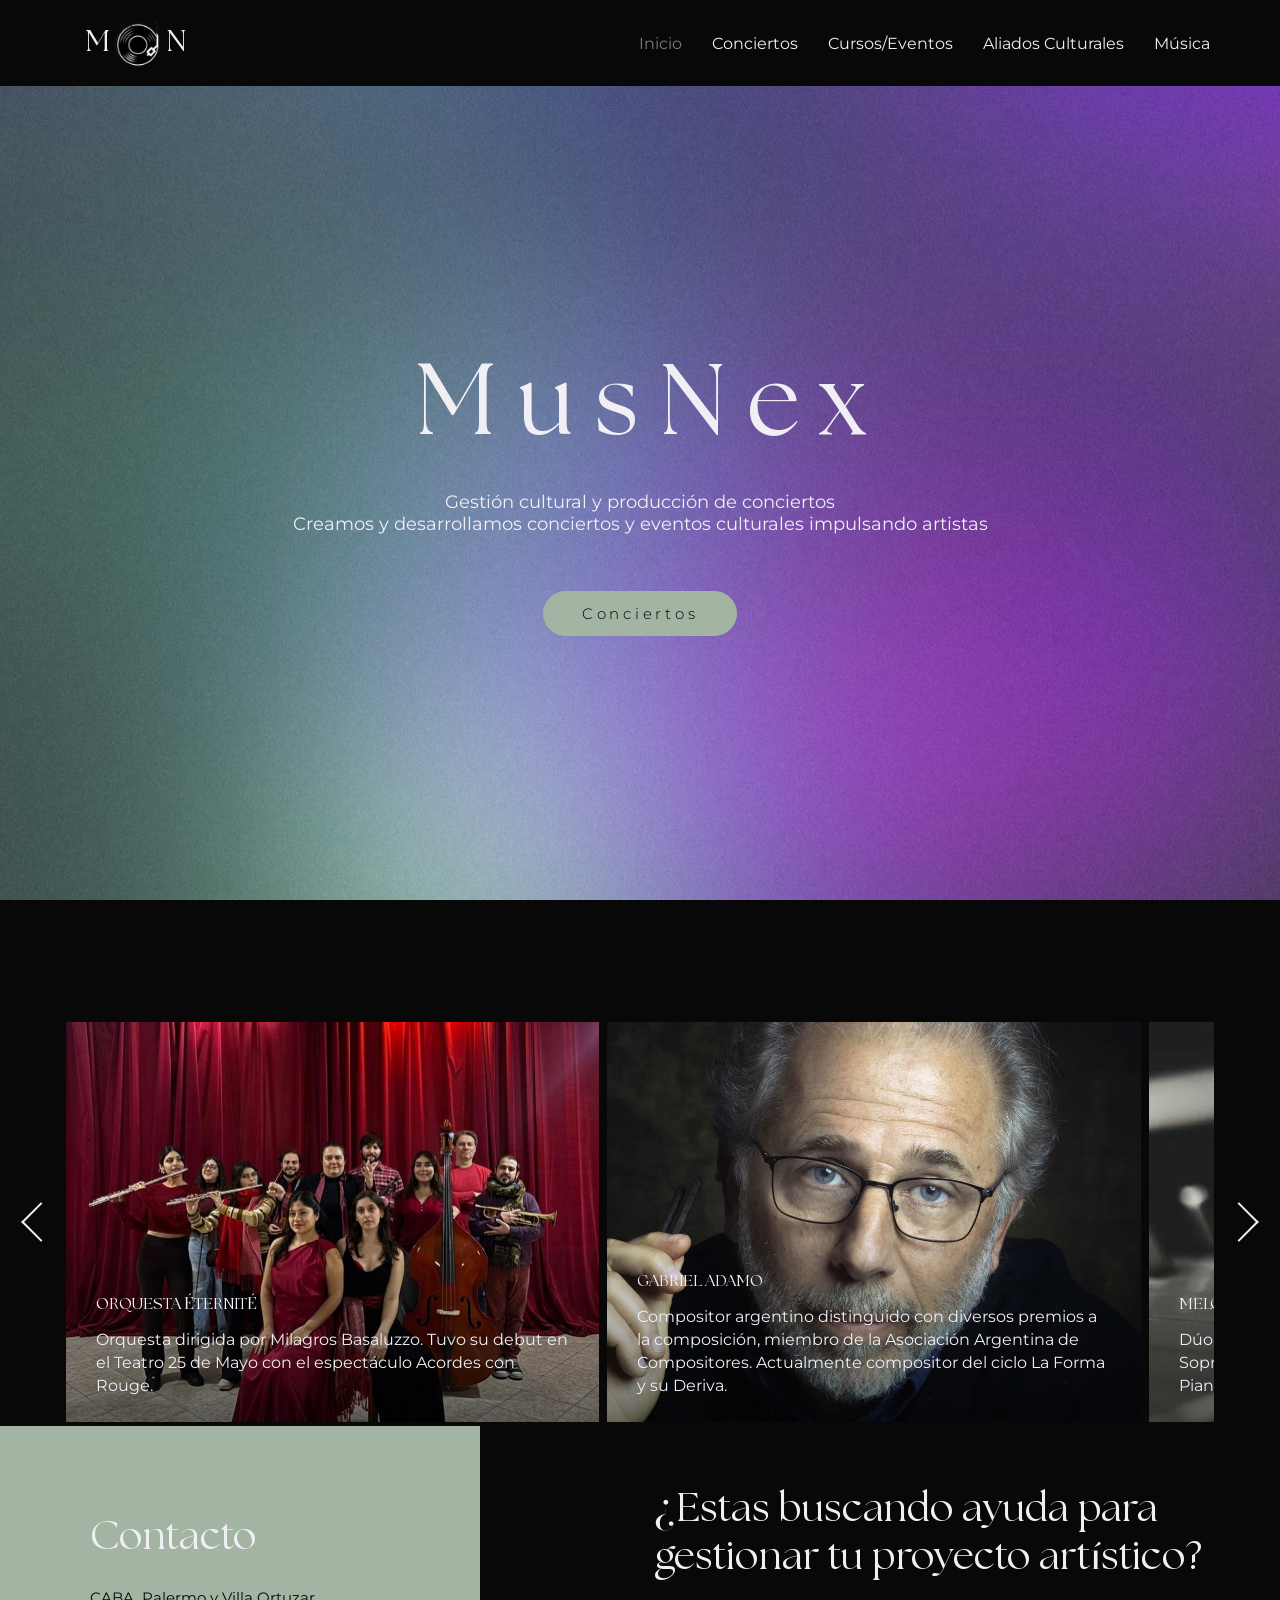
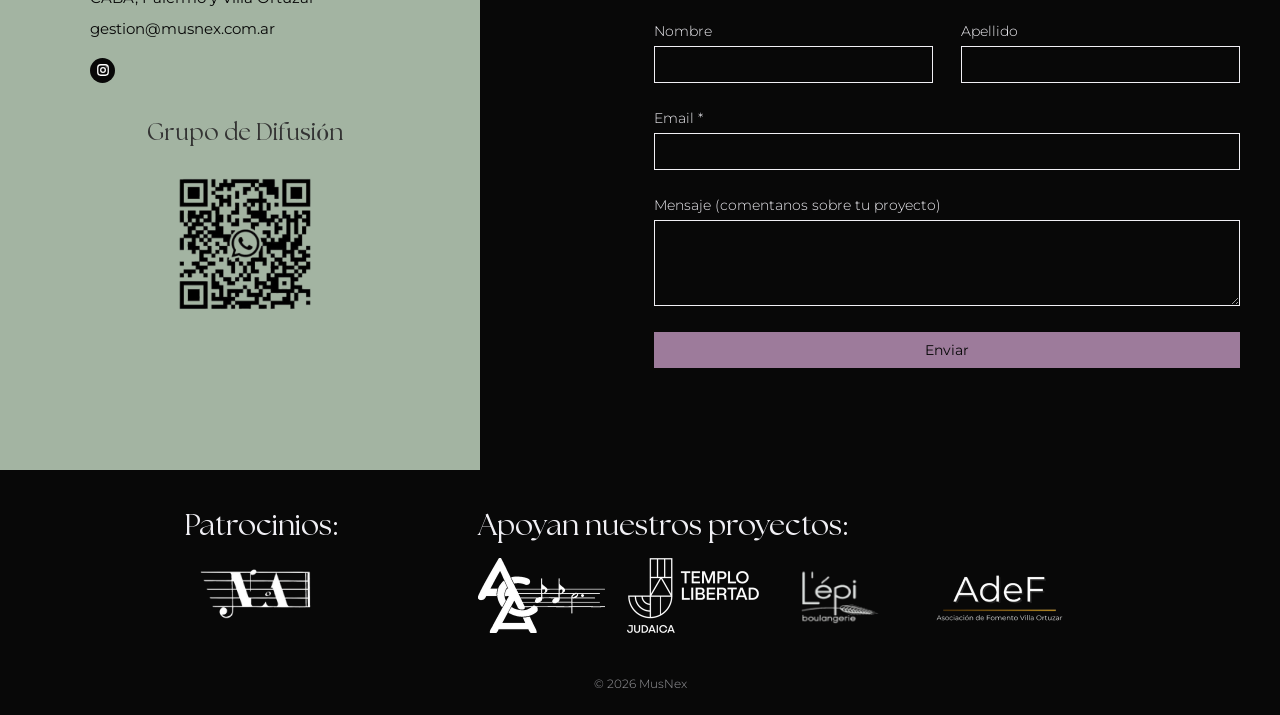
==== commit 78e49643: "Artistas destacados: quitar a Noe Gold y ensanchar Éternité y el video de Melodías Eternas Co-Author" ====
--- a/index.html
+++ b/index.html
@@ -84,7 +84,7 @@
             <div class="slider">
                 <button class="arrow prev" aria-label="Anterior"></button>
                 <div class="track">
-                    <article class="card">
+                    <article class="card card-ancha">
                         <img src="assets/img/eternite.jpg" alt="Orquesta Éternité" loading="lazy">
                         <div class="card-info">
                             <h3>ORQUESTA ÉTERNITÉ</h3>
@@ -98,7 +98,7 @@
                             <p>Compositor argentino distinguido con diversos premios a la composición, miembro de la Asociación Argentina de Compositores. Actualmente compositor del ciclo La Forma y su Deriva.</p>
                         </div>
                     </article>
-                    <article class="card" data-youtube="29yqBvJCAsI">
+                    <article class="card card-video" data-youtube="29yqBvJCAsI">
                         <img src="assets/img/melodias.png" alt="Melodías Eternas" loading="lazy">
                         <button class="play" aria-label="Reproducir video de Melodías Eternas"></button>
                         <div class="card-info">
@@ -106,14 +106,7 @@
                             <p>Dúo de Cámara<br>Soprano: Macarena Urg<br>Pianista: Malena Sol Decuzzi</p>
                         </div>
                     </article>
-                    <article class="card">
-                        <img src="assets/img/noegold.jpg" alt="Noe Gold al piano" loading="lazy">
-                        <div class="card-info">
-                            <h3>NOE GOLD</h3>
-                            <p>Pianista solista,<br>Música estilo popular, dúos con cuerdas y música antigua</p>
-                        </div>
-                    </article>
-                    <article class="card">
+                    <article class="card card-angosta">
                         <img src="assets/img/lolarts.jpg" alt="Esculturas de Lolarts" loading="lazy">
                         <div class="card-info">
                             <h3>LOLARTS</h3>
--- a/assets/css/styles.css
+++ b/assets/css/styles.css
@@ -55,7 +55,7 @@
 
 /* --- HERO --- */
 .hero {
-    position: relative; height: 475px; overflow: hidden;
+    position: relative; height: calc(100vh - 86px); height: calc(100svh - 86px); min-height: 560px; overflow: hidden;
     display: flex; flex-direction: column; align-items: center; justify-content: center;
     text-align: center; padding: 0 20px;
 }
@@ -100,7 +100,8 @@
     position: relative; flex: 0 0 auto; height: 400px; aspect-ratio: 4 / 3; max-width: calc(100vw - 132px);
     overflow: hidden; scroll-snap-align: start; background: #111;
 }
-.card:nth-child(odd) { aspect-ratio: 380 / 400; }
+.card-angosta { aspect-ratio: 380 / 400; }
+.card-video { aspect-ratio: 16 / 9; } /* mismo formato que el video de YouTube, sin franjas negras */
 .card img, .card iframe { width: 100%; height: 100%; object-fit: cover; border: 0; }
 .card img { transition: transform .6s ease; }
 .card:hover img { transform: scale(1.04); }
@@ -326,13 +327,14 @@
     header.open .menu-btn::before { transform: translateY(9px) rotate(45deg); }
     header.open .menu-btn::after { transform: translateY(-9px) rotate(-45deg); }
 
-    .hero { height: 420px; }
+    .hero { height: calc(100vh - 70px); height: calc(100svh - 70px); min-height: 480px; }
     h1 { font-size: 50px; letter-spacing: 8px; margin-left: 8px; }
     .hero p { font-size: 15px; }
     .hero p br { display: none; }
 
     .slider { padding: 0 16px; }
-    .card, .card:nth-child(odd) { height: auto; width: calc(100vw - 32px); max-width: none; aspect-ratio: 4 / 3; }
+    .card, .card-angosta { height: auto; width: calc(100vw - 32px); max-width: none; aspect-ratio: 4 / 3; }
+    .card-video { aspect-ratio: 16 / 9; align-self: center; }
     .arrow { display: none; }
 
     .contacto { grid-template-columns: 1fr; }
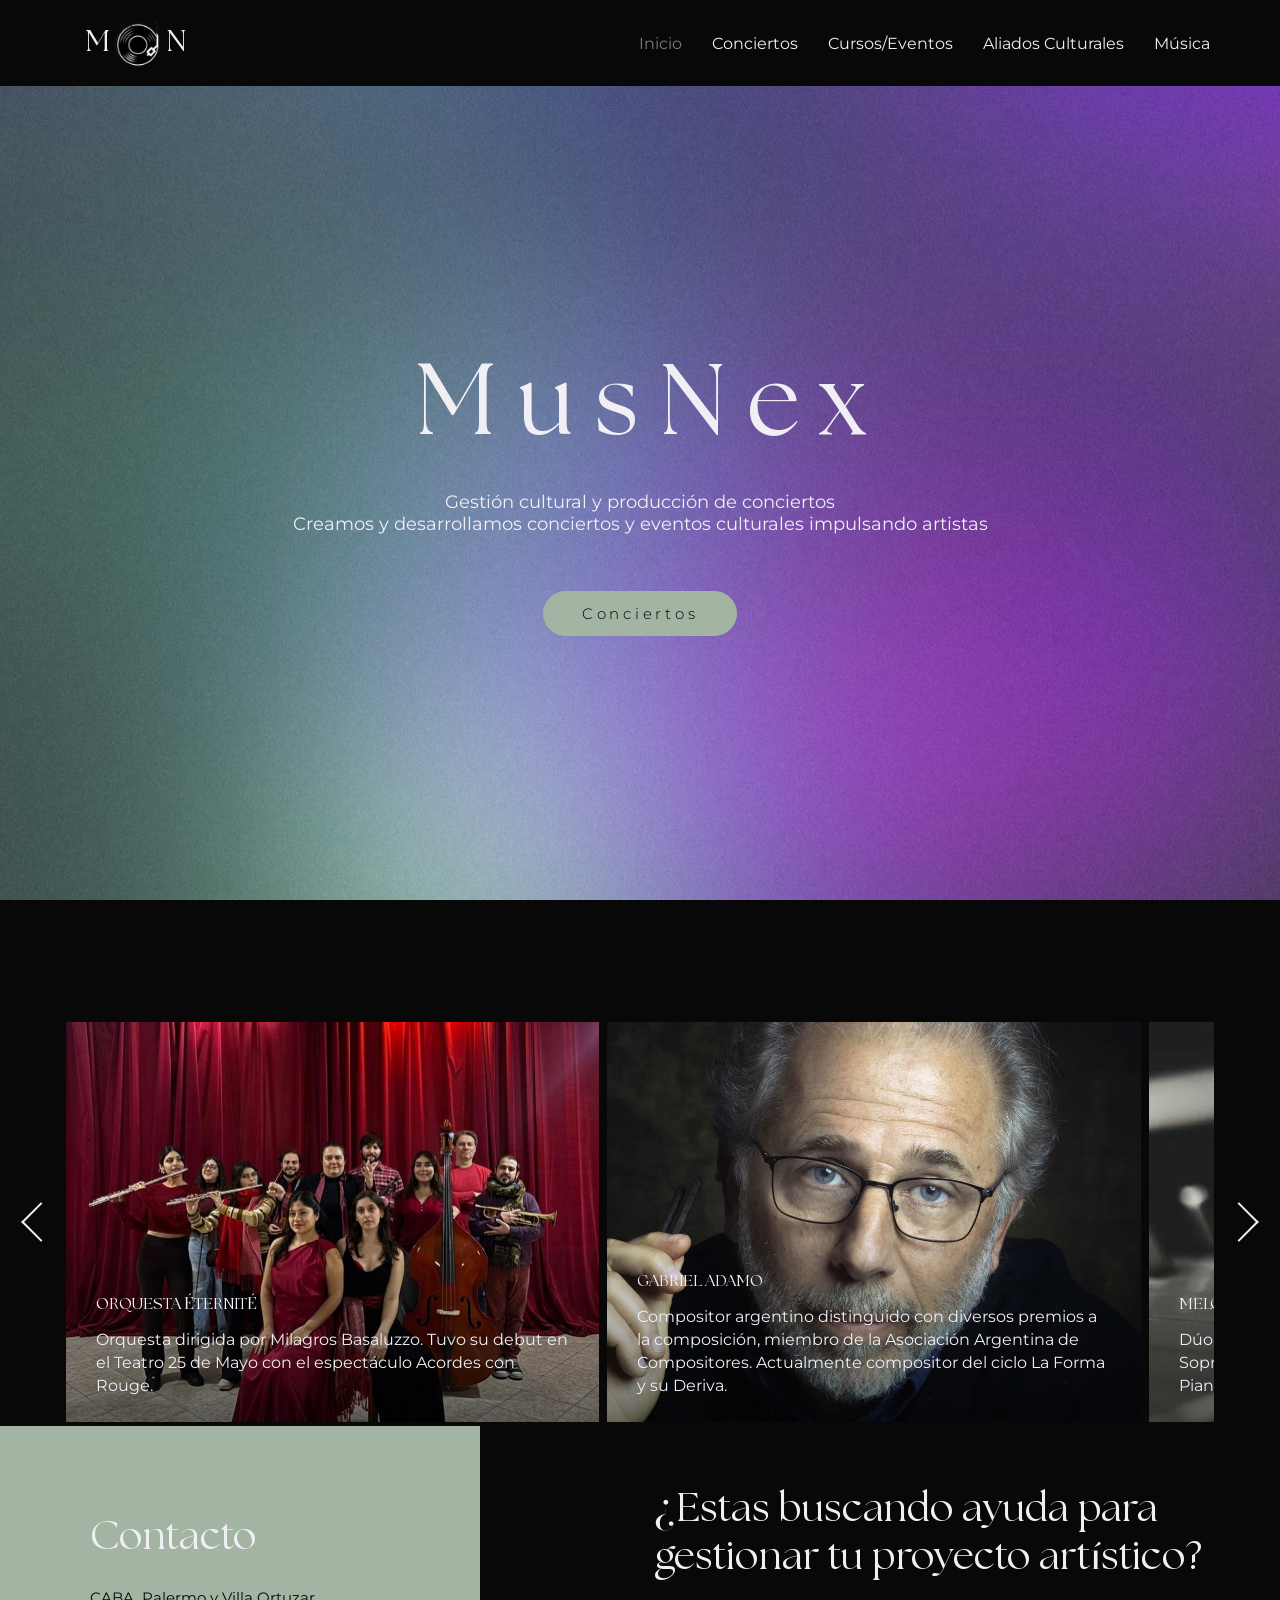
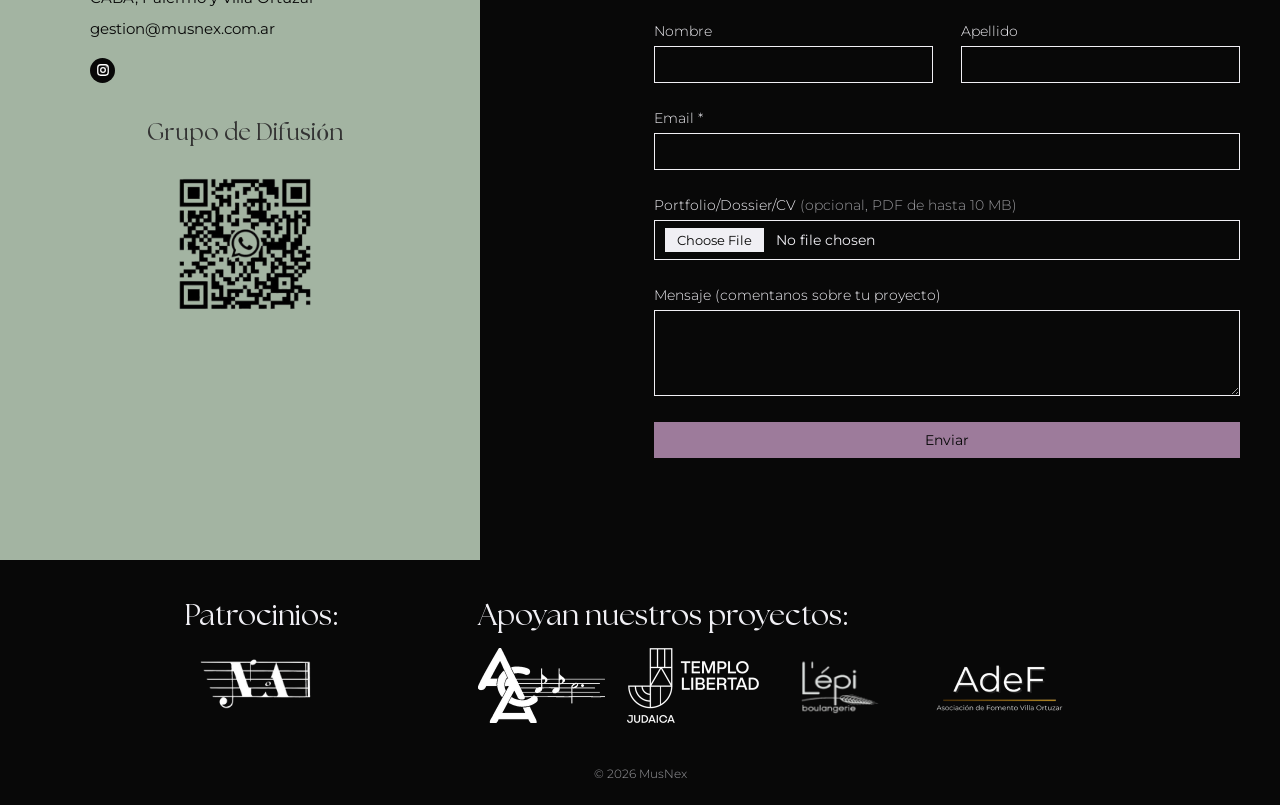
==== commit 10bedb49: "Formulario de contacto: adjuntar Portfolio/Dossier/CV en PDF (opcional) FormSubmit solo manda adjunt" ====
--- a/index.html
+++ b/index.html
@@ -1,183 +1,189 @@
-<!DOCTYPE html>
-<html lang="es">
-<head>
-    <meta charset="UTF-8">
-    <meta name="viewport" content="width=device-width, initial-scale=1.0">
-
-    <title>MusNex | Gestión Cultural y Producción de Conciertos</title>
-    <meta name="description" content="MusNex: Gestión cultural y producción de conciertos en Argentina. Creamos experiencias únicas e impulsamos artistas. Entra y conoce nuestros eventos.">
-    <meta name="keywords" content="Gestión cultural, eventos, conciertos, producción musical, MusNex, cultura, artistas, Argentina, Buenos Aires">
-    <meta name="author" content="MusNex">
-    <meta name="robots" content="index, follow">
-
-    <link rel="canonical" href="https://www.musnex.com.ar/">
-
-    <meta property="og:type" content="website">
-    <meta property="og:title" content="MusNex | Gestión Cultural">
-    <meta property="og:description" content="Gestión cultural y producción de conciertos. Entra para ver nuestros próximos eventos.">
-    <meta property="og:image" content="https://www.musnex.com.ar/assets/img/hero.jpg">
-    <meta property="og:url" content="https://www.musnex.com.ar/">
-
-    <link rel="icon" type="image/png" href="assets/img/logo.png">
-
-    <link rel="preconnect" href="https://fonts.googleapis.com">
-    <link rel="preconnect" href="https://fonts.gstatic.com" crossorigin>
-    <link href="https://fonts.googleapis.com/css2?family=Bodoni+Moda:opsz,wght@6..96,400&family=Montserrat:wght@300;400&family=Playfair+Display:wght@800&display=swap" rel="stylesheet">
-
-    <script type="application/ld+json">
-    {
-      "@context": "https://schema.org",
-      "@type": "Organization",
-      "name": "MusNex",
-      "url": "https://www.musnex.com.ar",
-      "logo": "https://www.musnex.com.ar/assets/img/logo.png",
-      "email": "gestion@musnex.com.ar",
-      "sameAs": [
-        "https://www.instagram.com/malena.sol.decuzzi/"
-      ]
-    }
-    </script>
-
-    <link rel="stylesheet" href="assets/css/styles.css">
-</head>
-<body>
-
-    <header>
-        <a href="./" class="logo" title="Inicio MusNex">
-            <span>M</span>
-            <img src="assets/img/logo.png" alt="MusNex" width="52" height="52">
-            <span>N</span>
-        </a>
-
-        <button class="menu-btn" aria-label="Abrir menú" aria-expanded="false"><span></span></button>
-
-        <nav aria-label="Sitio">
-            <ul>
-                <li><a href="./" aria-current="page">Inicio</a></li>
-                <li><a href="conciertos.html">Conciertos</a></li>
-                <li><a href="cursos-eventos.html">Cursos/Eventos</a></li>
-                <li><a href="aliados-culturales.html">Aliados Culturales</a></li>
-                <li><a href="musica.html">Música</a></li>
-            </ul>
-        </nav>
-    </header>
-
-    <main>
-        <section class="hero">
-            <video autoplay muted loop playsinline poster="assets/img/hero.jpg">
-                <source src="assets/video/hero.mp4" type="video/mp4">
-            </video>
-            <h1>MusNex</h1>
-            <p>Gestión cultural y producción de conciertos<br>
-               Creamos y desarrollamos conciertos y eventos culturales impulsando artistas</p>
-            <a href="conciertos.html" class="btn">Conciertos</a>
-        </section>
-
-        <section class="artistas" aria-labelledby="artistas-title">
-            <div class="video-title">
-                <video autoplay muted loop playsinline aria-hidden="true">
-                    <source src="assets/video/artistas-title.mp4" type="video/mp4">
-                </video>
-                <h2 id="artistas-title">Artistas Destacados</h2>
-            </div>
-
-            <div class="slider">
-                <button class="arrow prev" aria-label="Anterior"></button>
-                <div class="track">
-                    <article class="card card-ancha">
-                        <img src="assets/img/eternite.jpg" alt="Orquesta Éternité" loading="lazy">
-                        <div class="card-info">
-                            <h3>ORQUESTA ÉTERNITÉ</h3>
-                            <p>Orquesta dirigida por Milagros Basaluzzo. Tuvo su debut en el Teatro 25 de Mayo con el espectáculo Acordes con Rouge.</p>
-                        </div>
-                    </article>
-                    <article class="card">
-                        <img src="assets/img/adamo.jpg" alt="Gabriel Adamo" loading="lazy">
-                        <div class="card-info">
-                            <h3>GABRIEL ADAMO</h3>
-                            <p>Compositor argentino distinguido con diversos premios a la composición, miembro de la Asociación Argentina de Compositores. Actualmente compositor del ciclo La Forma y su Deriva.</p>
-                        </div>
-                    </article>
-                    <article class="card card-video" data-youtube="29yqBvJCAsI">
-                        <img src="assets/img/melodias.png" alt="Melodías Eternas" loading="lazy">
-                        <button class="play" aria-label="Reproducir video de Melodías Eternas"></button>
-                        <div class="card-info">
-                            <h3>MELODÍAS ETERNAS</h3>
-                            <p>Dúo de Cámara<br>Soprano: Macarena Urg<br>Pianista: Malena Sol Decuzzi</p>
-                        </div>
-                    </article>
-                    <article class="card card-angosta">
-                        <img src="assets/img/lolarts.jpg" alt="Esculturas de Lolarts" loading="lazy">
-                        <div class="card-info">
-                            <h3>LOLARTS</h3>
-                            <p>Artista plástica,<br>Dedicada a la escultura y al vitreaux</p>
-                        </div>
-                    </article>
-                </div>
-                <button class="arrow next" aria-label="Siguiente"></button>
-            </div>
-        </section>
-
-        <section class="contacto" id="contacto">
-            <div class="contacto-info">
-                <h2>Contacto</h2>
-                <p>CABA, Palermo y Villa Ortuzar</p>
-                <p><a href="mailto:gestion@musnex.com.ar">gestion@musnex.com.ar</a></p>
-                <a class="ig" href="https://www.instagram.com/malena.sol.decuzzi/" target="_blank" rel="noopener" aria-label="Instagram de la gestora">
-                    <svg viewBox="0 0 24 24" fill="none" stroke="#fff" stroke-width="2.2"><rect x="3" y="3" width="18" height="18" rx="5"/><circle cx="12" cy="12" r="4"/><circle cx="17.5" cy="6.5" r="1" fill="#fff" stroke="none"/></svg>
-                </a>
-                <div class="difusion">
-                    <h3>Grupo de Difusión</h3>
-                    <img src="assets/img/qr-difusion.png" alt="Código QR del grupo de difusión de WhatsApp" loading="lazy">
-                </div>
-            </div>
-
-            <div class="contacto-form">
-                <h2>¿Estas buscando ayuda para gestionar tu proyecto artístico?</h2>
-                <form id="form" action="https://formsubmit.co/gestion@musnex.com.ar" method="POST">
-                    <input type="hidden" name="_subject" value="Nuevo mensaje desde musnex.com.ar">
-                    <input type="hidden" name="_template" value="table">
-                    <input type="text" name="_honey" class="hp" tabindex="-1" autocomplete="off">
-                    <div class="field">
-                        <label for="nombre">Nombre</label>
-                        <input id="nombre" name="nombre" type="text" autocomplete="given-name">
-                    </div>
-                    <div class="field">
-                        <label for="apellido">Apellido</label>
-                        <input id="apellido" name="apellido" type="text" autocomplete="family-name">
-                    </div>
-                    <div class="field full">
-                        <label for="email">Email *</label>
-                        <input id="email" name="email" type="email" required autocomplete="email">
-                    </div>
-                    <div class="field full">
-                        <label for="mensaje">Mensaje (comentanos sobre tu proyecto)</label>
-                        <textarea id="mensaje" name="mensaje"></textarea>
-                    </div>
-                    <button type="submit">Enviar</button>
-                    <p class="form-msg" role="status"></p>
-                </form>
-            </div>
-        </section>
-    </main>
-
-    <footer>
-        <div class="sponsor">
-            <h2>Patrocinios:</h2>
-            <img src="assets/img/patrocinio-aa.png" alt="Patrocinador" loading="lazy">
-        </div>
-        <div>
-            <h2>Apoyan nuestros proyectos:</h2>
-            <div class="logos">
-                <img src="assets/img/aac.png" alt="Asociación Argentina de Compositores" loading="lazy">
-                <img src="assets/img/templo-libertad.png" alt="Templo Libertad" loading="lazy">
-                <img src="assets/img/lepi.png" alt="L'épi boulangerie" loading="lazy">
-                <img src="assets/img/adef.png" alt="AdeF Villa Ortúzar" class="adef" loading="lazy">
-            </div>
-        </div>
-    </footer>
-    <p class="copy">&copy; 2026 MusNex</p>
-
-    <script src="assets/js/main.js"></script>
-</body>
-</html>
+<!DOCTYPE html>
+<html lang="es">
+<head>
+    <meta charset="UTF-8">
+    <meta name="viewport" content="width=device-width, initial-scale=1.0">
+
+    <title>MusNex | Gestión Cultural y Producción de Conciertos</title>
+    <meta name="description" content="MusNex: Gestión cultural y producción de conciertos en Argentina. Creamos experiencias únicas e impulsamos artistas. Entra y conoce nuestros eventos.">
+    <meta name="keywords" content="Gestión cultural, eventos, conciertos, producción musical, MusNex, cultura, artistas, Argentina, Buenos Aires">
+    <meta name="author" content="MusNex">
+    <meta name="robots" content="index, follow">
+
+    <link rel="canonical" href="https://www.musnex.com.ar/">
+
+    <meta property="og:type" content="website">
+    <meta property="og:title" content="MusNex | Gestión Cultural">
+    <meta property="og:description" content="Gestión cultural y producción de conciertos. Entra para ver nuestros próximos eventos.">
+    <meta property="og:image" content="https://www.musnex.com.ar/assets/img/hero.jpg">
+    <meta property="og:url" content="https://www.musnex.com.ar/">
+
+    <link rel="icon" type="image/png" href="assets/img/logo.png">
+
+    <link rel="preconnect" href="https://fonts.googleapis.com">
+    <link rel="preconnect" href="https://fonts.gstatic.com" crossorigin>
+    <link href="https://fonts.googleapis.com/css2?family=Bodoni+Moda:opsz,wght@6..96,400&family=Montserrat:wght@300;400&family=Playfair+Display:wght@800&display=swap" rel="stylesheet">
+
+    <script type="application/ld+json">
+    {
+      "@context": "https://schema.org",
+      "@type": "Organization",
+      "name": "MusNex",
+      "url": "https://www.musnex.com.ar",
+      "logo": "https://www.musnex.com.ar/assets/img/logo.png",
+      "email": "gestion@musnex.com.ar",
+      "sameAs": [
+        "https://www.instagram.com/malena.sol.decuzzi/"
+      ]
+    }
+    </script>
+
+    <link rel="stylesheet" href="assets/css/styles.css">
+</head>
+<body>
+
+    <header>
+        <a href="./" class="logo" title="Inicio MusNex">
+            <span>M</span>
+            <img src="assets/img/logo.png" alt="MusNex" width="52" height="52">
+            <span>N</span>
+        </a>
+
+        <button class="menu-btn" aria-label="Abrir menú" aria-expanded="false"><span></span></button>
+
+        <nav aria-label="Sitio">
+            <ul>
+                <li><a href="./" aria-current="page">Inicio</a></li>
+                <li><a href="conciertos.html">Conciertos</a></li>
+                <li><a href="cursos-eventos.html">Cursos/Eventos</a></li>
+                <li><a href="aliados-culturales.html">Aliados Culturales</a></li>
+                <li><a href="musica.html">Música</a></li>
+            </ul>
+        </nav>
+    </header>
+
+    <main>
+        <section class="hero">
+            <video autoplay muted loop playsinline poster="assets/img/hero.jpg">
+                <source src="assets/video/hero.mp4" type="video/mp4">
+            </video>
+            <h1>MusNex</h1>
+            <p>Gestión cultural y producción de conciertos<br>
+               Creamos y desarrollamos conciertos y eventos culturales impulsando artistas</p>
+            <a href="conciertos.html" class="btn">Conciertos</a>
+        </section>
+
+        <section class="artistas" aria-labelledby="artistas-title">
+            <div class="video-title">
+                <video autoplay muted loop playsinline aria-hidden="true">
+                    <source src="assets/video/artistas-title.mp4" type="video/mp4">
+                </video>
+                <h2 id="artistas-title">Artistas Destacados</h2>
+            </div>
+
+            <div class="slider">
+                <button class="arrow prev" aria-label="Anterior"></button>
+                <div class="track">
+                    <article class="card card-ancha">
+                        <img src="assets/img/eternite.jpg" alt="Orquesta Éternité" loading="lazy">
+                        <div class="card-info">
+                            <h3>ORQUESTA ÉTERNITÉ</h3>
+                            <p>Orquesta dirigida por Milagros Basaluzzo. Tuvo su debut en el Teatro 25 de Mayo con el espectáculo Acordes con Rouge.</p>
+                        </div>
+                    </article>
+                    <article class="card">
+                        <img src="assets/img/adamo.jpg" alt="Gabriel Adamo" loading="lazy">
+                        <div class="card-info">
+                            <h3>GABRIEL ADAMO</h3>
+                            <p>Compositor argentino distinguido con diversos premios a la composición, miembro de la Asociación Argentina de Compositores. Actualmente compositor del ciclo La Forma y su Deriva.</p>
+                        </div>
+                    </article>
+                    <article class="card card-video" data-youtube="29yqBvJCAsI">
+                        <img src="assets/img/melodias.png" alt="Melodías Eternas" loading="lazy">
+                        <button class="play" aria-label="Reproducir video de Melodías Eternas"></button>
+                        <div class="card-info">
+                            <h3>MELODÍAS ETERNAS</h3>
+                            <p>Dúo de Cámara<br>Soprano: Macarena Urg<br>Pianista: Malena Sol Decuzzi</p>
+                        </div>
+                    </article>
+                    <article class="card card-angosta">
+                        <img src="assets/img/lolarts.jpg" alt="Esculturas de Lolarts" loading="lazy">
+                        <div class="card-info">
+                            <h3>LOLARTS</h3>
+                            <p>Artista plástica,<br>Dedicada a la escultura y al vitreaux</p>
+                        </div>
+                    </article>
+                </div>
+                <button class="arrow next" aria-label="Siguiente"></button>
+            </div>
+        </section>
+
+        <section class="contacto" id="contacto">
+            <div class="contacto-info">
+                <h2>Contacto</h2>
+                <p>CABA, Palermo y Villa Ortuzar</p>
+                <p><a href="mailto:gestion@musnex.com.ar">gestion@musnex.com.ar</a></p>
+                <a class="ig" href="https://www.instagram.com/malena.sol.decuzzi/" target="_blank" rel="noopener" aria-label="Instagram de la gestora">
+                    <svg viewBox="0 0 24 24" fill="none" stroke="#fff" stroke-width="2.2"><rect x="3" y="3" width="18" height="18" rx="5"/><circle cx="12" cy="12" r="4"/><circle cx="17.5" cy="6.5" r="1" fill="#fff" stroke="none"/></svg>
+                </a>
+                <div class="difusion">
+                    <h3>Grupo de Difusión</h3>
+                    <img src="assets/img/qr-difusion.png" alt="Código QR del grupo de difusión de WhatsApp" loading="lazy">
+                </div>
+            </div>
+
+            <div class="contacto-form">
+                <h2>¿Estas buscando ayuda para gestionar tu proyecto artístico?</h2>
+                <form id="form" action="https://formsubmit.co/gestion@musnex.com.ar" method="POST" enctype="multipart/form-data">
+                    <input type="hidden" name="_subject" value="Nuevo mensaje desde musnex.com.ar">
+                    <input type="hidden" name="_template" value="table">
+                    <input type="hidden" name="_captcha" value="false">
+                    <input type="hidden" name="_next" value="https://www.musnex.com.ar/?enviado=1#contacto">
+                    <input type="text" name="_honey" class="hp" tabindex="-1" autocomplete="off">
+                    <div class="field">
+                        <label for="nombre">Nombre</label>
+                        <input id="nombre" name="nombre" type="text" autocomplete="given-name">
+                    </div>
+                    <div class="field">
+                        <label for="apellido">Apellido</label>
+                        <input id="apellido" name="apellido" type="text" autocomplete="family-name">
+                    </div>
+                    <div class="field full">
+                        <label for="email">Email *</label>
+                        <input id="email" name="email" type="email" required autocomplete="email">
+                    </div>
+                    <div class="field full">
+                        <label for="cv">Portfolio/Dossier/CV <span class="opcional">(opcional, PDF de hasta 10 MB)</span></label>
+                        <input id="cv" name="attachment" type="file" accept="application/pdf,.pdf">
+                    </div>
+                    <div class="field full">
+                        <label for="mensaje">Mensaje (comentanos sobre tu proyecto)</label>
+                        <textarea id="mensaje" name="mensaje"></textarea>
+                    </div>
+                    <button type="submit">Enviar</button>
+                    <p class="form-msg" role="status"></p>
+                </form>
+            </div>
+        </section>
+    </main>
+
+    <footer>
+        <div class="sponsor">
+            <h2>Patrocinios:</h2>
+            <img src="assets/img/patrocinio-aa.png" alt="Patrocinador" loading="lazy">
+        </div>
+        <div>
+            <h2>Apoyan nuestros proyectos:</h2>
+            <div class="logos">
+                <img src="assets/img/aac.png" alt="Asociación Argentina de Compositores" loading="lazy">
+                <img src="assets/img/templo-libertad.png" alt="Templo Libertad" loading="lazy">
+                <img src="assets/img/lepi.png" alt="L'épi boulangerie" loading="lazy">
+                <img src="assets/img/adef.png" alt="AdeF Villa Ortúzar" class="adef" loading="lazy">
+            </div>
+        </div>
+    </footer>
+    <p class="copy">&copy; 2026 MusNex</p>
+
+    <script src="assets/js/main.js?v=2"></script>
+</body>
+</html>
--- a/assets/css/styles.css
+++ b/assets/css/styles.css
@@ -158,6 +158,12 @@
     font: 400 15px var(--text); padding: 8px 10px; height: 37px; border-radius: 0;
 }
 textarea { height: 86px; resize: vertical; }
+input[type="file"] { height: auto; padding: 7px 10px; font-size: 14px; cursor: pointer; }
+input[type="file"]::file-selector-button {
+    background: var(--light); color: var(--black); border: 0; font: 400 13px var(--text);
+    padding: 4px 12px; margin-right: 12px; cursor: pointer;
+}
+.opcional { color: #9a9a9e; }
 input:focus, textarea:focus { outline: 1px solid var(--sage); border-color: var(--sage); }
 form button {
     grid-column: 1 / -1; background: var(--mauve); color: var(--black); border: 1px solid var(--mauve);
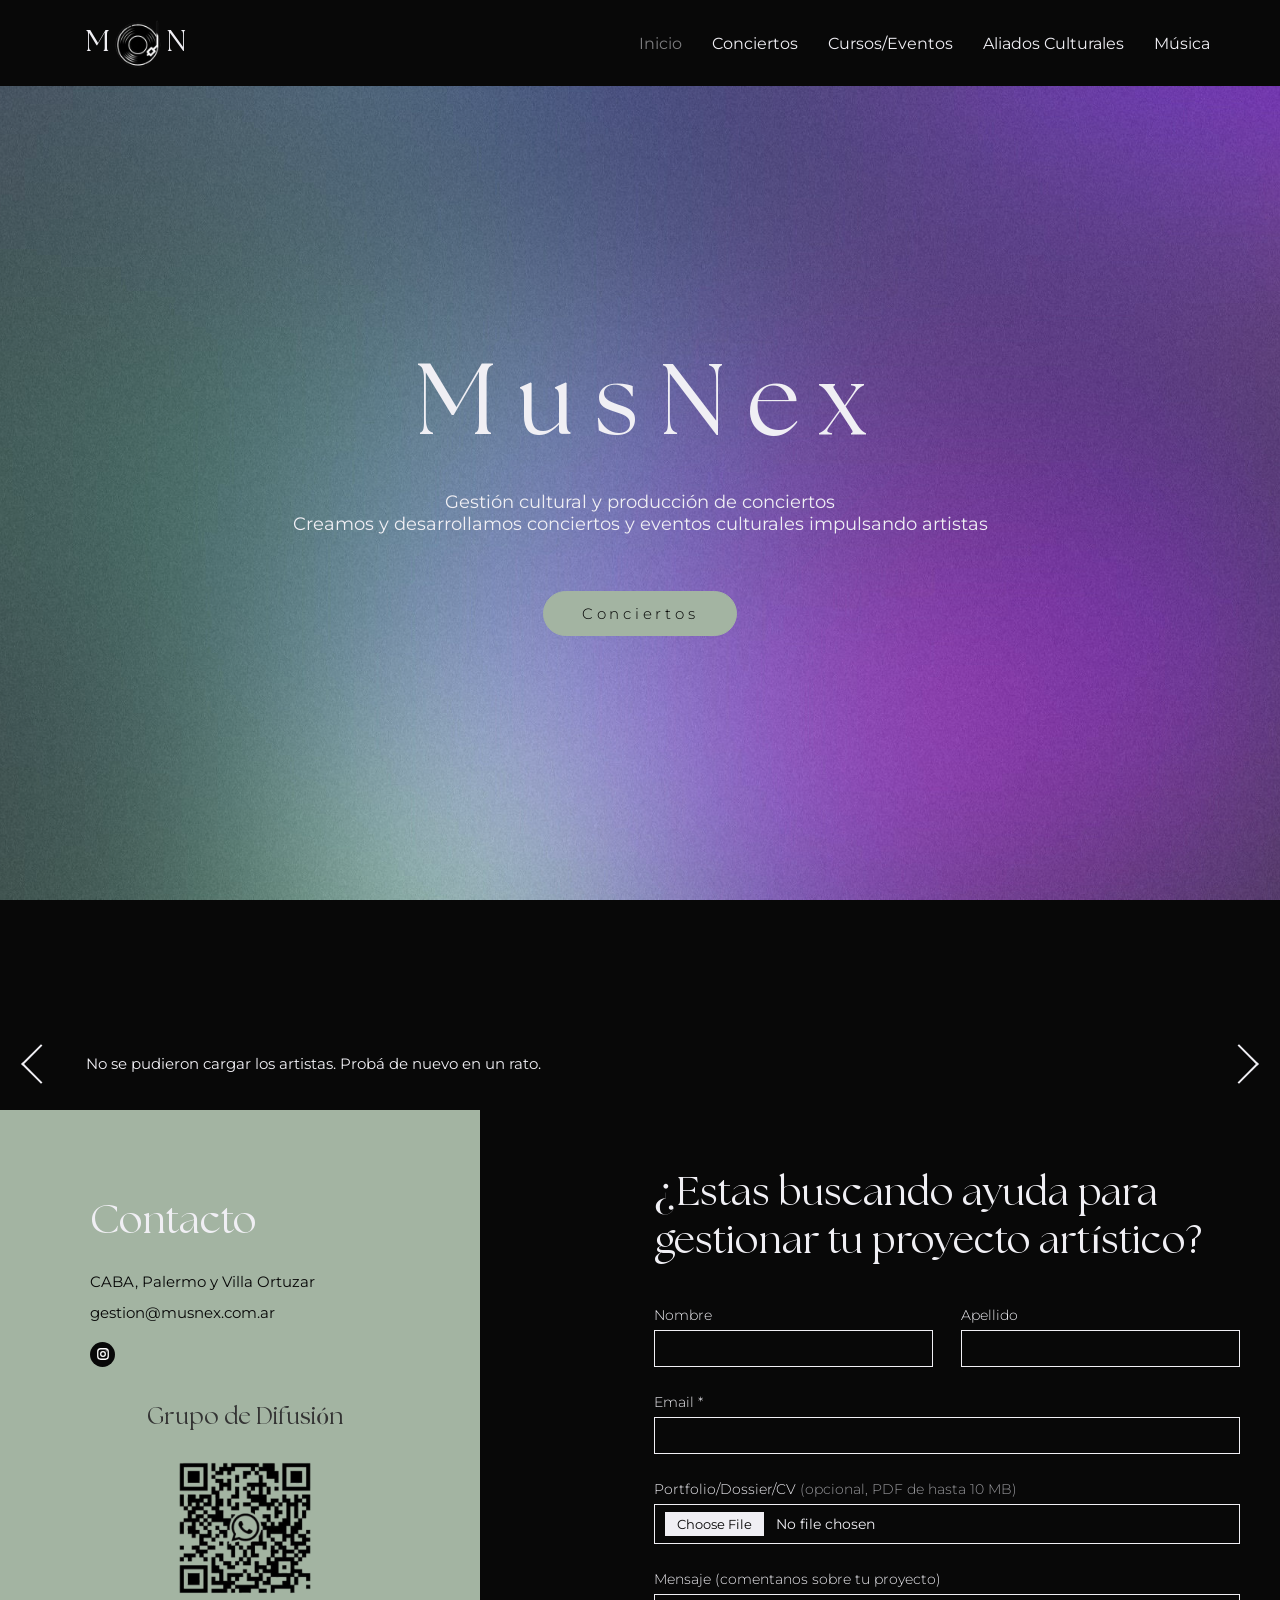
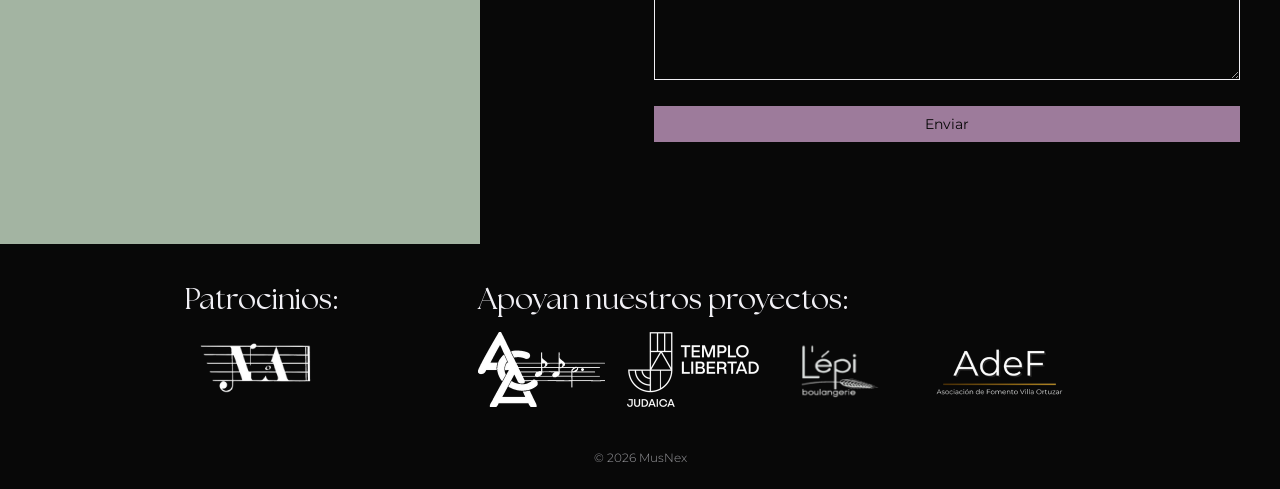
==== commit 66e910db: "Inicio: artistas destacados desde el contenido editable Co-Authored-By: Claude Opus 5.5 (1M context)" ====
--- a/index.html
+++ b/index.html
@@ -83,37 +83,7 @@
 
             <div class="slider">
                 <button class="arrow prev" aria-label="Anterior"></button>
-                <div class="track">
-                    <article class="card card-ancha">
-                        <img src="assets/img/eternite.jpg" alt="Orquesta Éternité" loading="lazy">
-                        <div class="card-info">
-                            <h3>ORQUESTA ÉTERNITÉ</h3>
-                            <p>Orquesta dirigida por Milagros Basaluzzo. Tuvo su debut en el Teatro 25 de Mayo con el espectáculo Acordes con Rouge.</p>
-                        </div>
-                    </article>
-                    <article class="card">
-                        <img src="assets/img/adamo.jpg" alt="Gabriel Adamo" loading="lazy">
-                        <div class="card-info">
-                            <h3>GABRIEL ADAMO</h3>
-                            <p>Compositor argentino distinguido con diversos premios a la composición, miembro de la Asociación Argentina de Compositores. Actualmente compositor del ciclo La Forma y su Deriva.</p>
-                        </div>
-                    </article>
-                    <article class="card card-video" data-youtube="29yqBvJCAsI">
-                        <img src="assets/img/melodias.png" alt="Melodías Eternas" loading="lazy">
-                        <button class="play" aria-label="Reproducir video de Melodías Eternas"></button>
-                        <div class="card-info">
-                            <h3>MELODÍAS ETERNAS</h3>
-                            <p>Dúo de Cámara<br>Soprano: Macarena Urg<br>Pianista: Malena Sol Decuzzi</p>
-                        </div>
-                    </article>
-                    <article class="card card-angosta">
-                        <img src="assets/img/lolarts.jpg" alt="Esculturas de Lolarts" loading="lazy">
-                        <div class="card-info">
-                            <h3>LOLARTS</h3>
-                            <p>Artista plástica,<br>Dedicada a la escultura y al vitreaux</p>
-                        </div>
-                    </article>
-                </div>
+                <div class="track" aria-live="polite"></div>
                 <button class="arrow next" aria-label="Siguiente"></button>
             </div>
         </section>
@@ -184,6 +154,7 @@
     </footer>
     <p class="copy">&copy; 2026 MusNex</p>
 
-    <script src="assets/js/main.js?v=2"></script>
+    <script src="assets/js/main.js?v=4"></script>
+    <script type="module" src="assets/js/artistas.js"></script>
 </body>
 </html>
--- a/assets/css/styles.css
+++ b/assets/css/styles.css
@@ -100,9 +100,6 @@
     position: relative; flex: 0 0 auto; height: 400px; aspect-ratio: 4 / 3; max-width: calc(100vw - 132px);
     overflow: hidden; scroll-snap-align: start; background: #111;
 }
-.card-angosta { aspect-ratio: 380 / 400; }
-.card-video { aspect-ratio: 16 / 9; } /* mismo formato que el video de YouTube, sin franjas negras */
-.card img, .card iframe { width: 100%; height: 100%; object-fit: cover; border: 0; }
 .card img { transition: transform .6s ease; }
 .card:hover img { transform: scale(1.04); }
 .card-info {
@@ -110,7 +107,15 @@
     background: linear-gradient(transparent, rgba(0,0,0,.55)); font-size: 16px; font-weight: 400; line-height: 1.45;
     pointer-events: none;
 }
-.card-info h3 { font-family: var(--title); font-weight: 400; font-size: 16px; margin-bottom: 12px; }
+.card-info h3 { font-family: var(--title); font-weight: 400; font-size: 16px; margin-bottom: 12px; text-transform: uppercase; }
+.card-info p { white-space: pre-line; }
+.card-btn {
+    pointer-events: auto; display: inline-block; margin-top: 14px; padding: 6px 18px; border: 1px solid var(--light);
+    border-radius: 50px; color: var(--light); text-decoration: none; font-size: 13px; letter-spacing: .12em; transition: background .3s, color .3s;
+}
+.card-btn:hover { background: var(--light); color: var(--black); }
+.card-info { transition: opacity .3s; }
+.card.reproduciendo .card-info { opacity: 0; }
 .play {
     position: absolute; top: 50%; left: 50%; transform: translate(-50%, -50%);
     width: 64px; height: 64px; border-radius: 50%; border: 0; cursor: pointer;
@@ -261,12 +266,14 @@
 
 .eventos { text-align: center; padding: 18px 20px 0; }
 .eventos h2 { font-family: var(--title); font-weight: 400; font-size: 40px; margin-bottom: 10px; }
+.eventos-lista { display: flex; flex-wrap: wrap; justify-content: center; gap: 0 24px; } /* apiladas se tocan: el borde de arriba de una cierra a la anterior */
 .evento-card {
-    width: 308px; max-width: 100%; margin: 0 auto; border: 1px solid #1e1e1e; border-bottom: 0;
+    width: 308px; max-width: 100%; margin: 0; border: 1px solid #1e1e1e; border-bottom: 0;
     padding: 72px 36px 24px;
 }
 .evento-card h3 { font-family: var(--title); font-weight: 400; font-size: 22px; margin-bottom: 22px; }
 .evento-card p { font-size: 13px; font-weight: 400; line-height: 1.75; margin-bottom: 30px; }
+.evento-card .evento-fecha { font-size: 14px; letter-spacing: .12em; color: #9a9a9e; margin: -14px 0 22px; }
 .evento-card a { font-size: 15px; font-weight: 400; letter-spacing: .12em; text-decoration: none; }
 .evento-card a:hover { color: var(--sage); }
 
@@ -339,8 +346,8 @@
     .hero p br { display: none; }
 
     .slider { padding: 0 16px; }
-    .card, .card-angosta { height: auto; width: calc(100vw - 32px); max-width: none; aspect-ratio: 4 / 3; }
-    .card-video { aspect-ratio: 16 / 9; align-self: center; }
+    .card { height: auto; width: calc(100vw - 32px); max-width: none; }
+    .track { align-items: center; }
     .arrow { display: none; }
 
     .contacto { grid-template-columns: 1fr; }
@@ -373,3 +380,22 @@
     .categorias h2 { font-size: 38px; }
     .cat-grid { grid-template-columns: 1fr; gap: 30px; }
 }
+
+/* --- CONTENIDO EDITABLE (media.js, contenido.js) --- */
+.media { position: relative; width: 100%; height: 100%; background: #000; overflow: hidden; }
+.media img, .media video, .media iframe { display: block; width: 100%; height: 100%; object-fit: contain; border: 0; }
+.media .yt { position: relative; width: 100%; height: 100%; }
+.media .yt img { object-fit: cover; }
+.carrusel .slide { position: absolute; inset: 0; opacity: 0; visibility: hidden; transition: opacity .4s, visibility .4s; }
+.carrusel .slide.on { opacity: 1; visibility: visible; }
+.c-prev, .c-next {
+    position: absolute; top: 50%; transform: translateY(-50%); z-index: 2; width: 36px; height: 36px;
+    border: 0; border-radius: 50%; background: rgba(0, 0, 0, .5); color: #fff; font-size: 24px; line-height: 1; cursor: pointer;
+}
+.c-prev { left: 8px; }
+.c-next { right: 8px; }
+.c-prev:hover, .c-next:hover { background: rgba(0, 0, 0, .8); }
+.c-dots { position: absolute; top: 10px; left: 0; right: 0; z-index: 2; display: flex; justify-content: center; gap: 6px; pointer-events: none; }
+.c-dots span { width: 7px; height: 7px; border-radius: 50%; background: rgba(255, 255, 255, .45); }
+.c-dots span.on { background: #fff; }
+.carga-error, .vacio { font-size: 15px; font-weight: 400; line-height: 1.6; padding: 30px 20px; text-align: center; }
